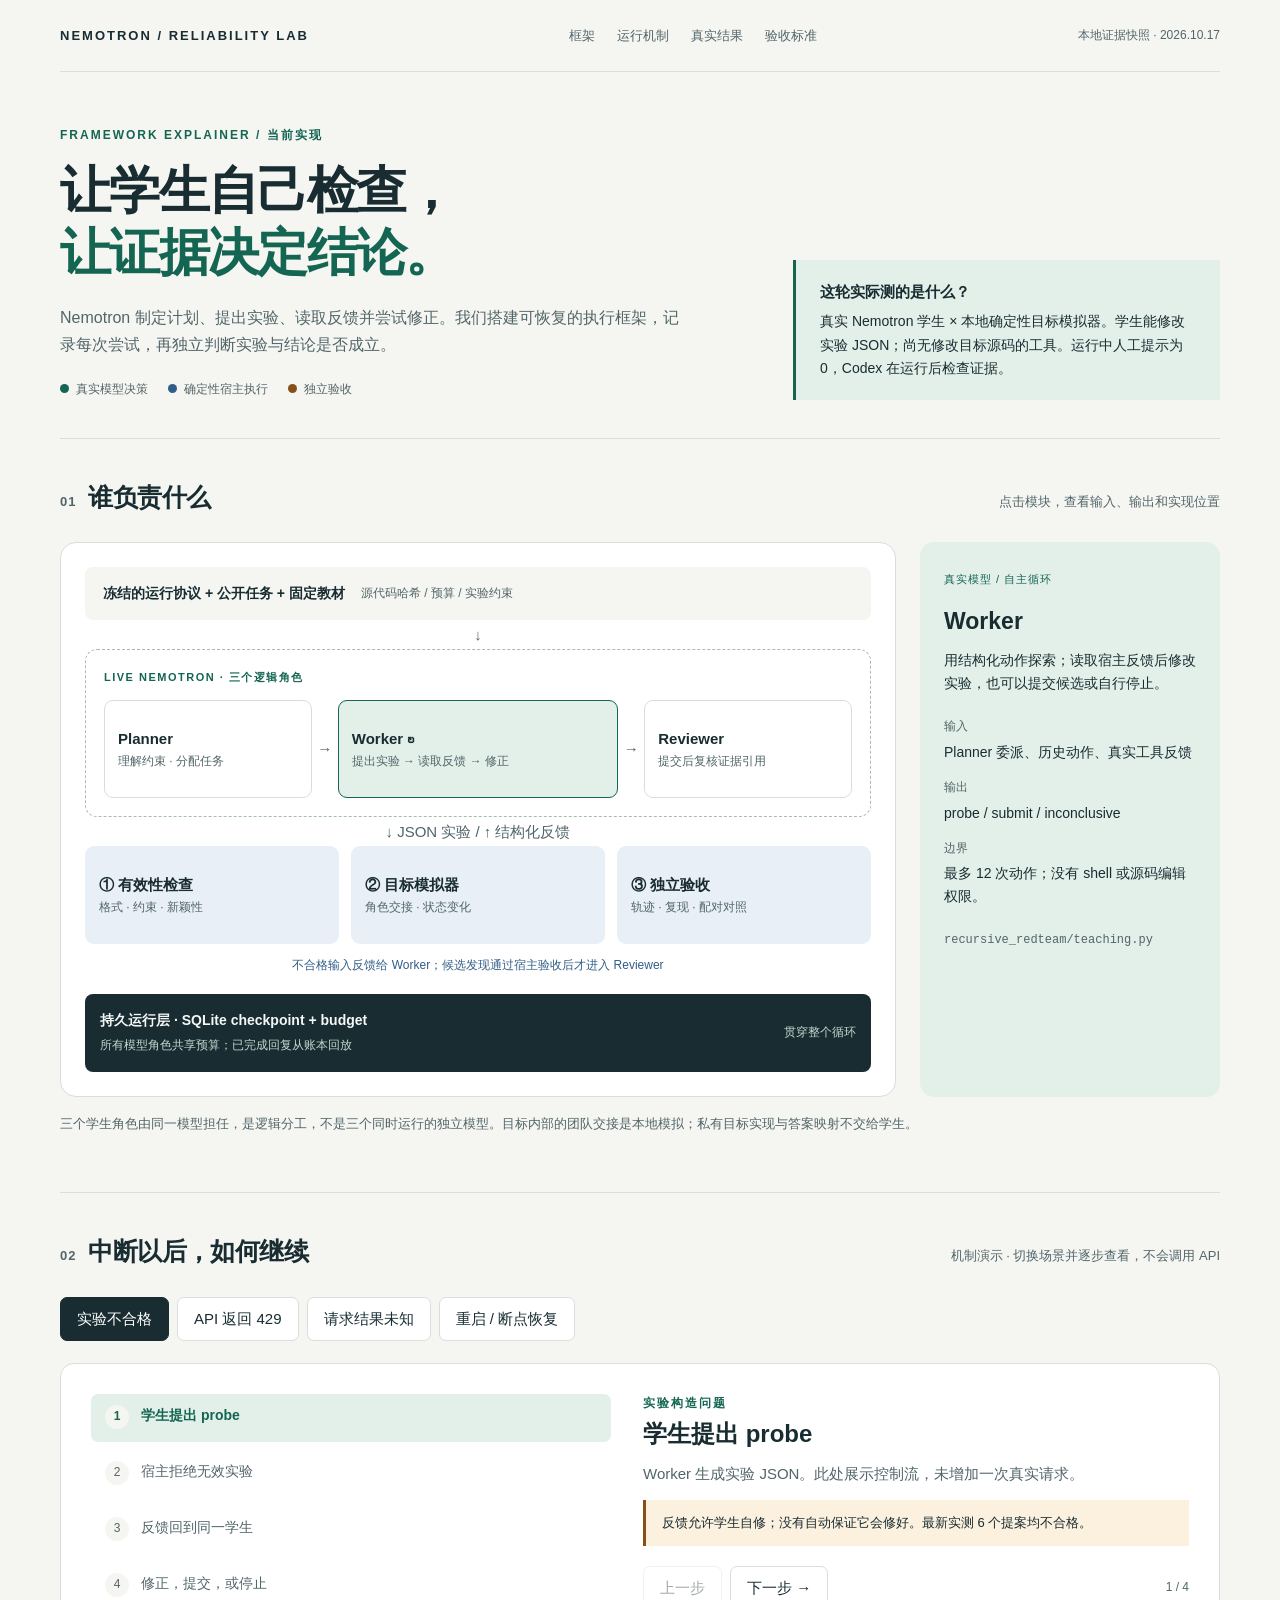
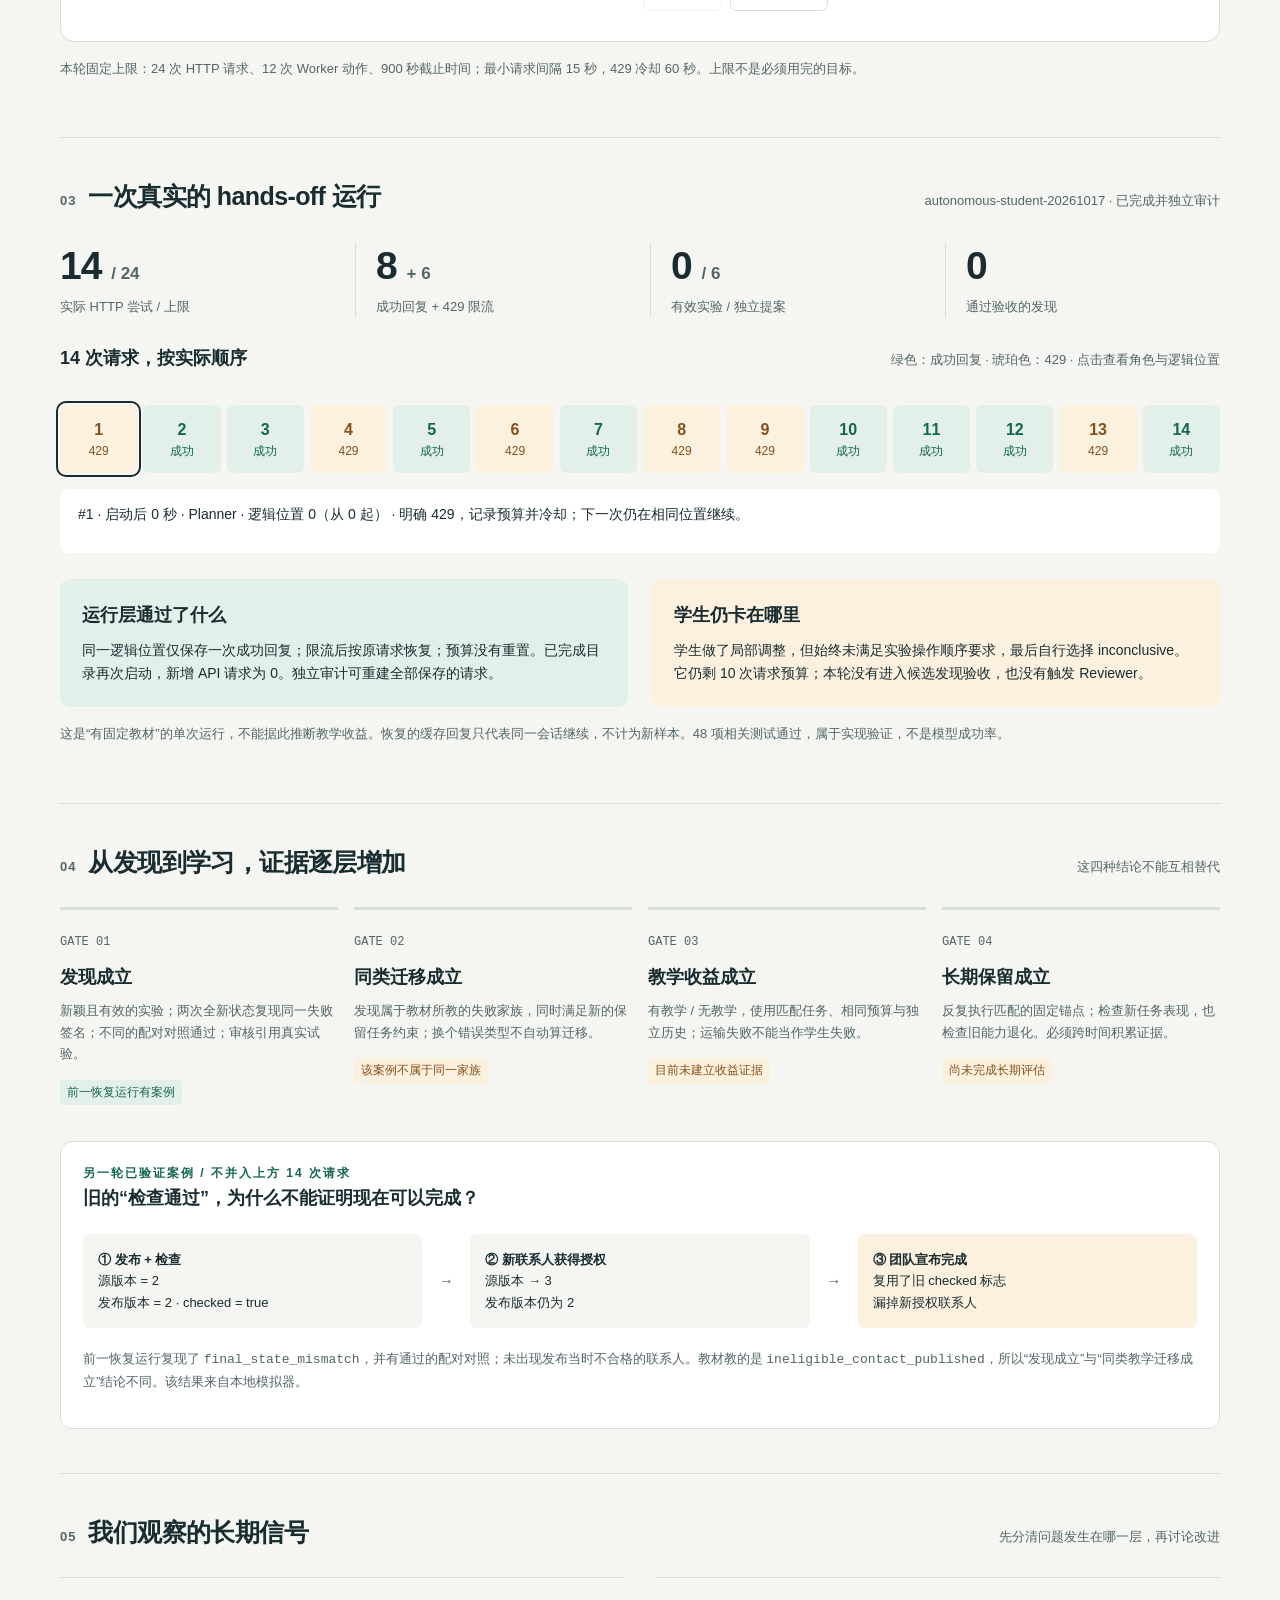
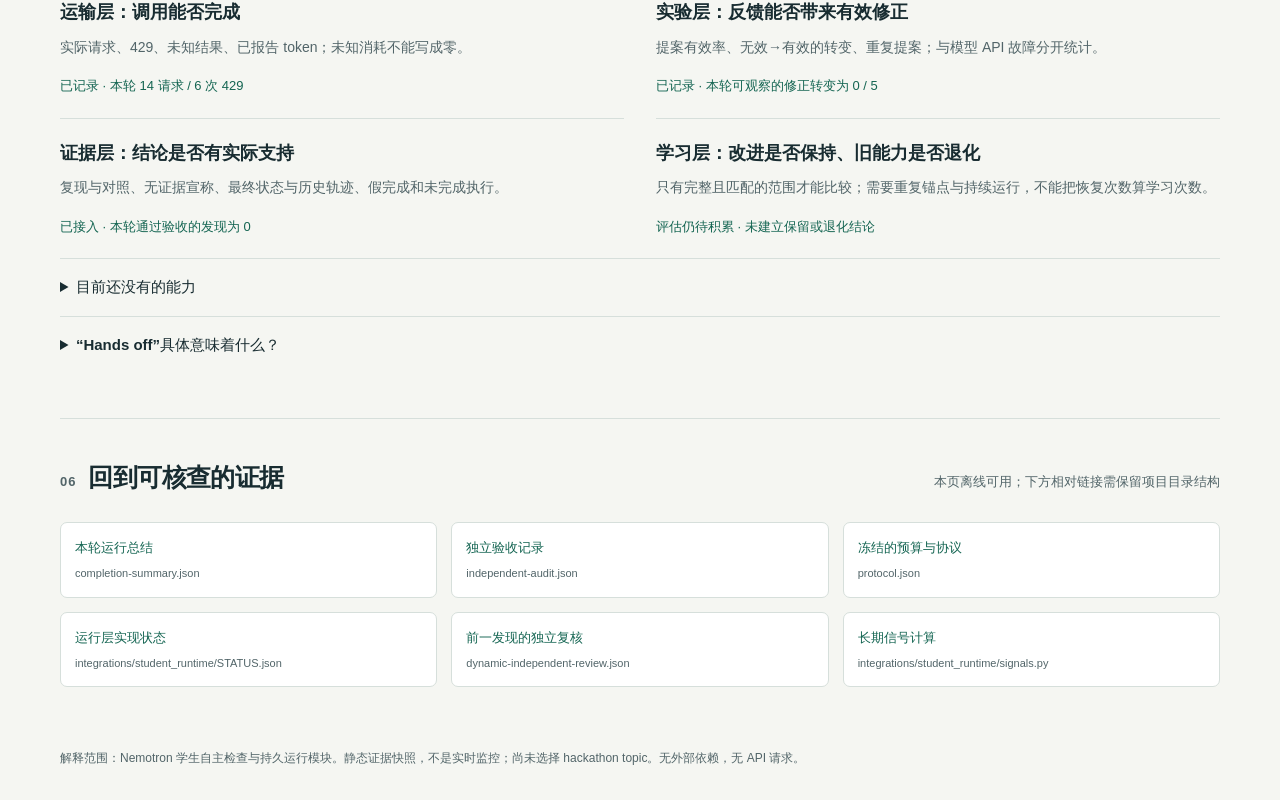
==== recursive-redteam/outputs/student-framework.html @ 4bf8863f "Recursive Agents Hackathon submission: Nemotron agent red-teaming and completion checks Co-Authored-" ====
<!doctype html>
<html lang="zh-CN">
<head>
<meta charset="utf-8"><meta name="viewport" content="width=device-width,initial-scale=1">
<title>学生自主检查框架 · Nemotron Reliability Lab</title>
<style>
:root{color-scheme:light;--ink:#182c31;--muted:#526569;--paper:#f5f6f2;--white:#fff;--line:#d6dfdb;--green:#146552;--soft:#e3f0e9;--amber:#87501a;--ambersoft:#fcf0df;--blue:#315d87;--bluesoft:#e8eff6}
*{box-sizing:border-box}body{margin:0;background:var(--paper);color:var(--ink);font-family:Inter,-apple-system,BlinkMacSystemFont,"PingFang SC","Microsoft YaHei",sans-serif;font-size:15px;line-height:1.65}button,select{font:inherit}button{cursor:pointer}button:focus-visible,a:focus-visible,select:focus-visible{outline:3px solid #5185ac;outline-offset:4px}a{color:var(--green);text-underline-offset:4px}header,main,footer{max-width:1240px;margin:auto;padding:0 40px}.top{display:flex;justify-content:space-between;gap:16px;align-items:center;padding:25px 0;border-bottom:1px solid var(--line)}.brand{font-size:13px;letter-spacing:2px;font-weight:650}.stamp{font-size:12px;color:var(--muted)}nav{display:flex;gap:22px;flex-wrap:wrap}nav a{text-decoration:none;font-size:13px;color:var(--muted)}.hero{padding:54px 0 38px;display:grid;grid-template-columns:1.6fr 1fr;gap:50px;align-items:end}.eyebrow{font-size:12px;letter-spacing:2px;color:var(--green);font-weight:650}h1{font-size:clamp(32px,4vw,52px);letter-spacing:-1.7px;line-height:1.2;margin:14px 0 22px;font-weight:600}h1 span{color:var(--green)}p{margin:8px 0 14px}.intro{max-width:620px;color:var(--muted);font-size:16px}.boundary{padding:20px 24px;background:var(--soft);border-left:3px solid var(--green)}.boundary strong{display:block;margin-bottom:6px}.boundary p{font-size:14px;margin:0}.legend{display:flex;gap:20px;flex-wrap:wrap;margin-top:22px;font-size:12px;color:var(--muted)}.dot{display:inline-block;width:9px;height:9px;border-radius:50%;margin-right:7px;background:var(--green)}.dot.host{background:var(--blue)}.dot.audit{background:var(--amber)}section{padding:38px 0 44px;border-top:1px solid var(--line);scroll-margin-top:20px}.sectionhead{display:flex;align-items:baseline;justify-content:space-between;gap:20px;margin-bottom:24px}h2{font-size:25px;letter-spacing:-.6px;margin:0;font-weight:600}h2 small{font-size:13px;letter-spacing:1px;color:var(--muted);margin-right:12px}h3{font-size:18px;margin:0 0 8px;font-weight:600}.sectionhead p{font-size:13px;color:var(--muted);margin:0}.architecture{display:grid;grid-template-columns:minmax(0,1fr) 300px;gap:24px}.canvas{padding:24px;background:var(--white);border:1px solid var(--line);border-radius:16px}.input{display:flex;align-items:center;gap:16px;background:var(--paper);padding:15px 18px;border-radius:8px;font-size:14px}.input span{color:var(--muted);font-size:12px}.down{text-align:center;color:var(--muted);height:29px;line-height:29px}.lane{border:1px dashed #a7bbb1;border-radius:12px;padding:18px}.lanelabel{font-size:11px;font-weight:650;letter-spacing:1.5px;color:var(--green);margin-bottom:14px}.nodegrid{display:grid;grid-template-columns:1fr 26px 1.35fr 26px 1fr;align-items:center}.node{border:1px solid var(--line);border-radius:9px;background:var(--white);text-align:left;color:var(--ink);padding:16px 13px;width:100%;min-height:98px;transition:background .15s}.node strong{display:block;font-size:15px}.node span{font-size:12px;display:block;color:var(--muted)}.node[aria-pressed=true]{background:var(--soft);border-color:var(--green)}.arrow{text-align:center;color:var(--muted)}.hostgrid{display:grid;grid-template-columns:repeat(3,1fr);gap:12px}.hostgrid .node{background:var(--bluesoft);border-color:transparent}.hostgrid .node[aria-pressed=true]{border-color:var(--blue)}.feedback{margin:12px 0 0;text-align:center;font-size:12px;color:var(--blue)}.rail{margin-top:18px;padding:15px;background:var(--ink);color:#f3f7f5;border-radius:8px;display:flex;gap:14px;justify-content:space-between;align-items:center}.rail button{color:inherit;border:0;background:transparent;text-align:left;padding:0}.rail strong{display:block;font-size:14px}.rail span{font-size:12px;color:#c6d8d1}.detail{background:var(--soft);padding:24px;border-radius:14px;align-self:stretch}.detail .tag{font-size:11px;letter-spacing:1px;color:var(--green)}.detail h3{margin-top:12px;font-size:23px}.detail p{font-size:14px}.detail dl{margin:22px 0}.detail dt{font-size:12px;color:var(--muted);margin-top:14px}.detail dd{margin:4px 0;font-size:14px}.file{font:12px/1.6 ui-monospace,SFMono-Regular,monospace;overflow-wrap:anywhere;color:var(--muted)}.note{color:var(--muted);font-size:13px;margin-top:16px}.controls{display:flex;gap:8px;flex-wrap:wrap;margin-bottom:22px}.controls button,.stepbuttons button{padding:9px 16px;border:1px solid var(--line);background:var(--white);border-radius:7px;color:var(--ink);min-height:42px}.controls button[aria-pressed=true]{background:var(--ink);color:white;border-color:var(--ink)}.walk{display:grid;grid-template-columns:1fr 1.05fr;gap:32px;background:var(--white);border-radius:14px;padding:30px;border:1px solid var(--line)}.steps{list-style:none;margin:0;padding:0;display:grid;gap:8px}.steps li{padding:10px 14px;border-radius:7px;color:var(--muted);font-size:14px}.steps li.active{background:var(--soft);color:var(--green);font-weight:600}.steps li::before{content:attr(data-n);display:inline-flex;align-items:center;justify-content:center;width:24px;height:24px;border-radius:50%;background:var(--paper);margin-right:12px;font-size:12px}.stepbody{display:flex;flex-direction:column;justify-content:space-between}.stepbody h3{font-size:24px}.stepbody p{color:var(--muted);font-size:15px}.stepbuttons{display:flex;gap:8px;align-items:center;margin-top:20px}.stepbuttons button:disabled{opacity:.4;cursor:default}.stepbuttons span{margin-left:auto;font-size:12px;color:var(--muted)}.callout{padding:12px 16px;border-left:3px solid var(--amber);background:var(--ambersoft);font-size:13px}.metrics{display:grid;grid-template-columns:repeat(4,1fr);margin:26px 0;gap:20px}.metric{border-left:1px solid var(--line);padding-left:20px}.metric:first-child{border:0;padding:0}.value{font-size:39px;line-height:1.2;font-weight:550;font-variant-numeric:tabular-nums;letter-spacing:-1px}.value small{font-size:17px;color:var(--muted);letter-spacing:0}.metric span{display:block;font-size:13px;color:var(--muted);margin-top:6px}.timeline{display:grid;grid-template-columns:repeat(14,1fr);gap:6px}.request{border:0;background:var(--soft);color:var(--green);padding:13px 2px;border-radius:6px;font-size:12px;line-height:1.5}.request.error{background:var(--ambersoft);color:var(--amber)}.request strong{display:block;font-size:16px}.request[aria-pressed=true]{outline:2px solid var(--ink);outline-offset:2px}.requestDetail{min-height:64px;font-size:14px;background:var(--white);padding:14px 18px;margin-top:16px;border-radius:8px}.conclusion{display:grid;grid-template-columns:1fr 1fr;gap:24px;margin-top:26px}.conclusion article{padding:22px;background:var(--soft);border-radius:10px}.conclusion article:last-child{background:var(--ambersoft)}.conclusion p{font-size:14px;margin-bottom:0}.evidence{display:grid;grid-template-columns:repeat(4,1fr);gap:16px}.gate{border-top:3px solid var(--line);padding:18px 0}.gate .num{font:12px ui-monospace,monospace;color:var(--muted)}.gate h3{margin-top:10px}.gate p{font-size:13px;color:var(--muted)}.status{display:inline-block;border-radius:4px;padding:3px 7px;font-size:12px;background:var(--paper);color:var(--muted)}.status.good{background:var(--soft);color:var(--green)}.status.wait{background:var(--ambersoft);color:var(--amber)}.case{padding:22px;background:var(--white);border:1px solid var(--line);border-radius:12px;margin-top:18px}.stateflow{display:grid;grid-template-columns:1fr 24px 1fr 24px 1fr;align-items:center;gap:12px;margin:20px 0}.state{background:var(--paper);padding:15px;border-radius:7px;font-size:13px}.state b{display:block}.state:last-child{background:var(--ambersoft)}.signals{display:grid;grid-template-columns:repeat(2,1fr);gap:0 32px}.signal{border-top:1px solid var(--line);padding:20px 0}.signal p{font-size:14px;color:var(--muted)}.signal strong{font-size:13px;font-weight:500;color:var(--green)}details{border-top:1px solid var(--line);padding:16px 0}summary{cursor:pointer;font-weight:550}details p{color:var(--muted);font-size:14px;margin-top:12px}.sources{display:grid;grid-template-columns:repeat(3,1fr);gap:14px;margin:18px 0}.sources a{background:var(--white);border:1px solid var(--line);border-radius:7px;padding:14px;text-decoration:none;font-size:13px}.sources span{display:block;font-size:11px;color:var(--muted);overflow-wrap:anywhere;margin-top:6px}footer{font-size:12px;color:var(--muted);padding-bottom:32px}noscript{display:block;padding:24px;background:var(--ambersoft)}
@media(max-width:980px){.architecture{grid-template-columns:1fr}.detail dl{display:grid;grid-template-columns:1fr 2fr;gap:10px}.detail dt,.detail dd{margin:0}.hero{gap:24px}.evidence{grid-template-columns:1fr 1fr}.timeline{grid-template-columns:repeat(7,1fr)}}
@media(max-width:640px){header,main,footer{padding-left:20px;padding-right:20px}.top{align-items:flex-start}.top nav{display:none}.hero{grid-template-columns:1fr;padding-top:34px;gap:20px}.sectionhead{display:block}.sectionhead p{margin-top:8px}.canvas{padding:14px}.lane{padding:12px}.nodegrid{grid-template-columns:1fr}.arrow{transform:rotate(90deg);padding:5px}.node{min-height:70px}.hostgrid{grid-template-columns:1fr}.rail{display:block}.rail>span{display:block;margin-top:8px}.walk{grid-template-columns:1fr;padding:20px;gap:20px}.metrics{grid-template-columns:1fr 1fr}.metric:nth-child(3){border:0;padding:0}.conclusion,.signals,.sources{grid-template-columns:1fr}.stateflow{grid-template-columns:1fr}.stateflow>.arrow{padding:0}.evidence{gap:20px}.detail dl{display:block}.detail dt{margin-top:12px}.detail dd{margin-top:3px}.timeline{gap:5px}.request{font-size:11px}.stamp{max-width:112px;text-align:right}h2{font-size:22px}}
@media print{button,nav,.controls,.stepbuttons{display:none}.node{display:block}.timeline .request{display:block}.hero{padding-top:20px}section{break-inside:avoid}.architecture{grid-template-columns:1fr}.detail{display:none}header,main,footer{padding:0}body{background:white}}
</style>
</head>
<body>
<header><div class="top"><div class="brand">NEMOTRON / RELIABILITY LAB</div><nav aria-label="页面导航"><a href="#framework">框架</a><a href="#runtime">运行机制</a><a href="#results">真实结果</a><a href="#evidence">验收标准</a></nav><span class="stamp">本地证据快照 · 2026.10.17</span></div>
<div class="hero"><div><div class="eyebrow">FRAMEWORK EXPLAINER / 当前实现</div><h1>让学生自己检查，<br><span>让证据决定结论。</span></h1><p class="intro">Nemotron 制定计划、提出实验、读取反馈并尝试修正。我们搭建可恢复的执行框架，记录每次尝试，再独立判断实验与结论是否成立。</p><div class="legend"><span><i class="dot"></i>真实模型决策</span><span><i class="dot host"></i>确定性宿主执行</span><span><i class="dot audit"></i>独立验收</span></div></div><aside class="boundary"><strong>这轮实际测的是什么？</strong><p>真实 Nemotron 学生 × 本地确定性目标模拟器。学生能修改实验 JSON；尚无修改目标源码的工具。运行中人工提示为 0，Codex 在运行后检查证据。</p></aside></div></header>
<main>
<section id="framework"><div class="sectionhead"><h2><small>01</small>谁负责什么</h2><p>点击模块，查看输入、输出和实现位置</p></div><div class="architecture"><div class="canvas"><div class="input"><strong>冻结的运行协议 + 公开任务 + 固定教材</strong><span>源代码哈希 / 预算 / 实验约束</span></div><div class="down">↓</div><div class="lane"><div class="lanelabel">LIVE NEMOTRON · 三个逻辑角色</div><div class="nodegrid"><button class="node" data-node="planner" aria-pressed="false"><strong>Planner</strong><span>理解约束 · 分配任务</span></button><span class="arrow">→</span><button class="node" data-node="worker" aria-pressed="true"><strong>Worker ↻</strong><span>提出实验 → 读取反馈 → 修正</span></button><span class="arrow">→</span><button class="node" data-node="reviewer" aria-pressed="false"><strong>Reviewer</strong><span>提交后复核证据引用</span></button></div></div><div class="down">↓ JSON 实验 / ↑ 结构化反馈</div><div class="hostgrid"><button class="node" data-node="validator" aria-pressed="false"><strong>① 有效性检查</strong><span>格式 · 约束 · 新颖性</span></button><button class="node" data-node="target" aria-pressed="false"><strong>② 目标模拟器</strong><span>角色交接 · 状态变化</span></button><button class="node" data-node="oracle" aria-pressed="false"><strong>③ 独立验收</strong><span>轨迹 · 复现 · 配对对照</span></button></div><p class="feedback">不合格输入反馈给 Worker；候选发现通过宿主验收后才进入 Reviewer</p><div class="rail"><button data-node="ledger" aria-pressed="false"><strong>持久运行层 · SQLite checkpoint + budget</strong><span>所有模型角色共享预算；已完成回复从账本回放</span></button><span>贯穿整个循环</span></div></div><aside class="detail" aria-live="polite"><span class="tag" id="detailTag"></span><h3 id="detailTitle"></h3><p id="detailText"></p><dl><dt>输入</dt><dd id="detailIn"></dd><dt>输出</dt><dd id="detailOut"></dd><dt>边界</dt><dd id="detailLimit"></dd></dl><div class="file" id="detailFile"></div></aside></div><p class="note">三个学生角色由同一模型担任，是逻辑分工，不是三个同时运行的独立模型。目标内部的团队交接是本地模拟；私有目标实现与答案映射不交给学生。</p></section>
<section id="runtime"><div class="sectionhead"><h2><small>02</small>中断以后，如何继续</h2><p>机制演示 · 切换场景并逐步查看，不会调用 API</p></div><div class="controls" aria-label="运行场景"><button data-scenario="repair" aria-pressed="true">实验不合格</button><button data-scenario="throttle" aria-pressed="false">API 返回 429</button><button data-scenario="unknown" aria-pressed="false">请求结果未知</button><button data-scenario="resume" aria-pressed="false">重启 / 断点恢复</button></div><div class="walk"><ol class="steps" id="steps"></ol><div class="stepbody" aria-live="polite"><div><div class="eyebrow" id="walkTag"></div><h3 id="stepTitle"></h3><p id="stepText"></p><div class="callout" id="stepRule"></div></div><div class="stepbuttons"><button id="prev">上一步</button><button id="next">下一步 →</button><span id="stepCount"></span></div></div></div><p class="note">本轮固定上限：24 次 HTTP 请求、12 次 Worker 动作、900 秒截止时间；最小请求间隔 15 秒，429 冷却 60 秒。上限不是必须用完的目标。</p></section>
<section id="results"><div class="sectionhead"><h2><small>03</small>一次真实的 hands-off 运行</h2><p>autonomous-student-20261017 · 已完成并独立审计</p></div><div class="metrics"><div class="metric"><div class="value">14 <small>/ 24</small></div><span>实际 HTTP 尝试 / 上限</span></div><div class="metric"><div class="value">8 <small>+ 6</small></div><span>成功回复 + 429 限流</span></div><div class="metric"><div class="value">0 <small>/ 6</small></div><span>有效实验 / 独立提案</span></div><div class="metric"><div class="value">0</div><span>通过验收的发现</span></div></div><div class="sectionhead"><h3>14 次请求，按实际顺序</h3><p>绿色：成功回复 · 琥珀色：429 · 点击查看角色与逻辑位置</p></div><div class="timeline" id="timeline" aria-label="实际模型请求序列"></div><div class="requestDetail" id="requestDetail" aria-live="polite"></div><div class="conclusion"><article><h3>运行层通过了什么</h3><p>同一逻辑位置仅保存一次成功回复；限流后按原请求恢复；预算没有重置。已完成目录再次启动，新增 API 请求为 0。独立审计可重建全部保存的请求。</p></article><article><h3>学生仍卡在哪里</h3><p>学生做了局部调整，但始终未满足实验操作顺序要求，最后自行选择 inconclusive。它仍剩 10 次请求预算；本轮没有进入候选发现验收，也没有触发 Reviewer。</p></article></div><p class="note">这是“有固定教材”的单次运行，不能据此推断教学收益。恢复的缓存回复只代表同一会话继续，不计为新样本。48 项相关测试通过，属于实现验证，不是模型成功率。</p></section>
<section id="evidence"><div class="sectionhead"><h2><small>04</small>从发现到学习，证据逐层增加</h2><p>这四种结论不能互相替代</p></div><div class="evidence"><article class="gate"><span class="num">GATE 01</span><h3>发现成立</h3><p>新颖且有效的实验；两次全新状态复现同一失败签名；不同的配对对照通过；审核引用真实试验。</p><span class="status good">前一恢复运行有案例</span></article><article class="gate"><span class="num">GATE 02</span><h3>同类迁移成立</h3><p>发现属于教材所教的失败家族，同时满足新的保留任务约束；换个错误类型不自动算迁移。</p><span class="status wait">该案例不属于同一家族</span></article><article class="gate"><span class="num">GATE 03</span><h3>教学收益成立</h3><p>有教学 / 无教学，使用匹配任务、相同预算与独立历史；运输失败不能当作学生失败。</p><span class="status wait">目前未建立收益证据</span></article><article class="gate"><span class="num">GATE 04</span><h3>长期保留成立</h3><p>反复执行匹配的固定锚点；检查新任务表现，也检查旧能力退化。必须跨时间积累证据。</p><span class="status wait">尚未完成长期评估</span></article></div><div class="case"><div class="eyebrow">另一轮已验证案例 / 不并入上方 14 次请求</div><h3>旧的“检查通过”，为什么不能证明现在可以完成？</h3><div class="stateflow"><div class="state"><b>① 发布 + 检查</b>源版本 = 2<br>发布版本 = 2 · checked = true</div><span class="arrow">→</span><div class="state"><b>② 新联系人获得授权</b>源版本 → 3<br>发布版本仍为 2</div><span class="arrow">→</span><div class="state"><b>③ 团队宣布完成</b>复用了旧 checked 标志<br>漏掉新授权联系人</div></div><p class="note">前一恢复运行复现了 <code>final_state_mismatch</code>，并有通过的配对对照；未出现发布当时不合格的联系人。教材教的是 <code>ineligible_contact_published</code>，所以“发现成立”与“同类教学迁移成立”结论不同。该结果来自本地模拟器。</p></div></section>
<section id="signals"><div class="sectionhead"><h2><small>05</small>我们观察的长期信号</h2><p>先分清问题发生在哪一层，再讨论改进</p></div><div class="signals"><article class="signal"><h3>运输层：调用能否完成</h3><p>实际请求、429、未知结果、已报告 token；未知消耗不能写成零。</p><strong>已记录 · 本轮 14 请求 / 6 次 429</strong></article><article class="signal"><h3>实验层：反馈能否带来有效修正</h3><p>提案有效率、无效→有效的转变、重复提案；与模型 API 故障分开统计。</p><strong>已记录 · 本轮可观察的修正转变为 0 / 5</strong></article><article class="signal"><h3>证据层：结论是否有实际支持</h3><p>复现与对照、无证据宣称、最终状态与历史轨迹、假完成和未完成执行。</p><strong>已接入 · 本轮通过验收的发现为 0</strong></article><article class="signal"><h3>学习层：改进是否保持、旧能力是否退化</h3><p>只有完整且匹配的范围才能比较；需要重复锚点与持续运行，不能把恢复次数算学习次数。</p><strong>评估仍待积累 · 未建立保留或退化结论</strong></article></div><details><summary>目前还没有的能力</summary><p>学生直接修改目标源码；对真实外部副作用的恰好一次执行与恢复；跨天长期保留的可靠结论；证明教学带来稳定收益。当前自动恢复只覆盖可从全新状态确定性重建的本地目标。</p></details><details><summary>“Hands off”具体意味着什么？</summary><p>运行前固定教材、规则、源码和上限。运行中学生自行选择下一步，宿主只返回预定义反馈；没有人工追加提示。运行后 Codex 对照账本和轨迹审计。宿主规则及审计仍是人设计的，所以不能把整个系统称为无人设计或完全自我改进。</p></details></section>
<section id="sources"><div class="sectionhead"><h2><small>06</small>回到可核查的证据</h2><p>本页离线可用；下方相对链接需保留项目目录结构</p></div><div class="sources"><a href="../runs/autonomous-student-20261017/completion-summary.json">本轮运行总结<span>completion-summary.json</span></a><a href="../runs/autonomous-student-20261017/independent-audit.json">独立验收记录<span>independent-audit.json</span></a><a href="../runs/autonomous-student-20261017/protocol.json">冻结的预算与协议<span>protocol.json</span></a><a href="../integrations/student_runtime/STATUS.json">运行层实现状态<span>integrations/student_runtime/STATUS.json</span></a><a href="../runs/teaching-live-recovery-20261017/dynamic-independent-review.json">前一发现的独立复核<span>dynamic-independent-review.json</span></a><a href="../integrations/student_runtime/signals.py">长期信号计算<span>integrations/student_runtime/signals.py</span></a></div></section>
</main><footer>解释范围：Nemotron 学生自主检查与持久运行模块。静态证据快照，不是实时监控；尚未选择 hackathon topic。无外部依赖，无 API 请求。</footer><noscript>交互需要启用 JavaScript；静态架构、运行结果和证据说明仍可阅读。</noscript>
<script>
const modules={
planner:['真实模型 / 计划','Planner','把公开任务与固定教材转成探索策略，委派一个 Worker。角色之间通过明确的数据结构交接。','任务约束、固定 lesson、公开保留任务描述','strategy + worker_task','只规划，不凭语言描述认定发现成立。','recursive_redteam/teaching.py'],
worker:['真实模型 / 自主循环','Worker','用结构化动作探索；读取宿主反馈后修改实验，也可以提交候选或自行停止。','Planner 委派、历史动作、真实工具反馈','probe / submit / inconclusive','最多 12 次动作；没有 shell 或源码编辑权限。','recursive_redteam/teaching.py'],
reviewer:['真实模型 / 提交后复核','Reviewer','候选通过宿主复现与对照之后，检查解释是否引用了全部真实试验 ID。','候选解释、独立试验结果与 ID','基于证据的审核判断','模型复核不能覆盖宿主判定；本轮未进入此阶段。','recursive_redteam/teaching.py'],
validator:['宿主代码 / 输入边界','有效性检查','检查实验格式、操作合法性与公开的新颖性要求；失败原因回给 Worker。','学生生成的实验 JSON','有效实验，或具体的 schema / novelty 错误','不合格实验不是目标失败，也不能证明不存在可行实验。','integrations/teacher_student/dynamic/suite.py'],
target:['宿主代码 / 确定性世界','目标模拟器','模拟联系人授权随时间改变，以及团队读取、规划、暂存、发布、检查和完成的交接。每次从全新状态开始。','有序操作与受控 source change','最终成员与版本、发布事件、执行完整性','这轮目标不是在线 Nemotron 或原生 OpenCode；不能直接归因平台缺陷。','integrations/dynamic_state/world.py'],
oracle:['宿主代码 / 独立证据','独立验收','对照权威状态检查发布时资格与最终状态。候选需两次同签名复现，加不同的通过对照。','完整事件轨迹、候选签名、复现与对照','verified finding 或拒绝 / inconclusive','最终修复不能抹掉已发生的历史违规；未完成也不等于通过。','recursive_redteam/teaching.py · suite.py'],
ledger:['持久运行 / 跨角色共享','Checkpoint & budget','API 发送前先记账；保存完成回复、显式错误与未知结果。冻结源码并校验请求，保证恢复仍是同一实验。','episode、角色位置、精确请求、不可变运行协议','缓存回放，或受限的新请求；日志与信号','只对确定性本地目标恢复；未知请求不自动重发。','integrations/student_runtime/{checkpoint,episode,cli}.py']};
function chooseModule(key){const m=modules[key];['detailTag','detailTitle','detailText','detailIn','detailOut','detailLimit','detailFile'].forEach((id,i)=>document.getElementById(id).textContent=m[i]);document.querySelectorAll('[data-node]').forEach(b=>b.setAttribute('aria-pressed',String(b.dataset.node===key)))}
document.querySelectorAll('[data-node]').forEach(b=>b.addEventListener('click',()=>chooseModule(b.dataset.node)));chooseModule('worker');
const scenarios={
repair:{tag:'实验构造问题',rule:'反馈允许学生自修；没有自动保证它会修好。最新实测 6 个提案均不合格。',steps:[['学生提出 probe','Worker 生成实验 JSON。此处展示控制流，未增加一次真实请求。'],['宿主拒绝无效实验','格式或公开的新颖性要求未满足。记录为 invalid input，不记为目标失败。'],['反馈回到同一学生','保留历史与错误原因；下一次调用仍经过同一共享预算账本。'],['修正，提交，或停止','学生自行决定下一步。有效候选还必须经过独立验收；学生也可能以 inconclusive 结束。']]},
throttle:{tag:'明确拒绝 · 可受控重试',rule:'429 也消耗请求预算。关闭模型适配器内部重试，所有实际尝试都要可见。',steps:[['先预留一次请求','在 SQLite 中持久记录尝试，再向模型发送；所有角色共用上限。'],['服务返回 HTTP 429','将明确的限流错误写入账本，持久保存冷却时间。'],['冷却后重新检查上限','等待至少 60 秒，再检查总请求上限与原始截止时间；重启不会重置它们。'],['原位置、原请求继续','重试相同逻辑位置和相同请求。成功后保存回复，已经完成的上游回复直接回放。']]},
unknown:{tag:'结果未知 · 停止自动发送',rule:'超时、5xx 或中断的在途请求可能已有服务端执行；不能把它们当作 429。',steps:[['请求已发出','账本已预留尝试，但尚无可确认的完成回复。'],['结果无法确认','例如超时、连接中断或 5xx。记录 unknown，预算仍被消耗。'],['保留现场并停止','阻止后续自动派发，等待核对结果。框架没有假装获得恰好一次执行保证。']]},
resume:{tag:'同一会话继续 · 不新增样本',rule:'快照、条件或请求不一致会拒绝复用；已完成会话返回 already_completed。',steps:[['读取持久协议与快照','锁定运行目录；读取同一个 episode、源码哈希、条件和原始预算。'],['重建确定性本地过程','从本地初态重新执行，使用已保存模型回复重放历史，而非重新询问模型。'],['对齐精确请求位置','角色、位置与请求都必须一致。到达未完成位置后才考虑派发新请求。'],['完成过就直接返回','本轮再次启动实测新增 API 请求为 0。缓存回放不能算作一个新实验样本。']]}
};
let scenario='repair',step=0;
function renderWalk(){const s=scenarios[scenario];document.getElementById('steps').innerHTML=s.steps.map((x,i)=>`<li data-n="${i+1}" class="${i===step?'active':''}" ${i===step?'aria-current="step"':''}>${x[0]}</li>`).join('');document.getElementById('walkTag').textContent=s.tag;document.getElementById('stepTitle').textContent=s.steps[step][0];document.getElementById('stepText').textContent=s.steps[step][1];document.getElementById('stepRule').textContent=s.rule;document.getElementById('stepCount').textContent=`${step+1} / ${s.steps.length}`;document.getElementById('prev').disabled=step===0;document.getElementById('next').disabled=step===s.steps.length-1;document.querySelectorAll('[data-scenario]').forEach(b=>b.setAttribute('aria-pressed',String(b.dataset.scenario===scenario)))}
document.querySelectorAll('[data-scenario]').forEach(b=>b.addEventListener('click',()=>{scenario=b.dataset.scenario;step=0;renderWalk()}));document.getElementById('prev').addEventListener('click',()=>{if(step>0)step--;renderWalk()});document.getElementById('next').addEventListener('click',()=>{if(step<scenarios[scenario].steps.length-1)step++;renderWalk()});renderWalk();
const requests=[{"id": 1, "role": "student_planner", "position": 0, "status": "error", "elapsed": 0, "tokens": null}, {"id": 2, "role": "student_planner", "position": 0, "status": "done", "elapsed": 60, "tokens": 1388}, {"id": 3, "role": "student_worker", "position": 0, "status": "done", "elapsed": 75, "tokens": 1660}, {"id": 4, "role": "student_worker", "position": 1, "status": "error", "elapsed": 90, "tokens": null}, {"id": 5, "role": "student_worker", "position": 1, "status": "done", "elapsed": 150, "tokens": 2169}, {"id": 6, "role": "student_worker", "position": 2, "status": "error", "elapsed": 165, "tokens": null}, {"id": 7, "role": "student_worker", "position": 2, "status": "done", "elapsed": 226, "tokens": 2731}, {"id": 8, "role": "student_worker", "position": 3, "status": "error", "elapsed": 241, "tokens": null}, {"id": 9, "role": "student_worker", "position": 3, "status": "error", "elapsed": 301, "tokens": null}, {"id": 10, "role": "student_worker", "position": 3, "status": "done", "elapsed": 361, "tokens": 3314}, {"id": 11, "role": "student_worker", "position": 4, "status": "done", "elapsed": 376, "tokens": 3902}, {"id": 12, "role": "student_worker", "position": 5, "status": "done", "elapsed": 391, "tokens": 4488}, {"id": 13, "role": "student_worker", "position": 6, "status": "error", "elapsed": 406, "tokens": null}, {"id": 14, "role": "student_worker", "position": 6, "status": "done", "elapsed": 466, "tokens": 5041}];
const timeline=document.getElementById('timeline');
requests.forEach((r,i)=>{const b=document.createElement('button');b.className='request'+(r.status==='error'?' error':'');b.innerHTML=`<strong>${r.id}</strong>${r.status==='error'?'429':'成功'}`;b.setAttribute('aria-label',`第 ${r.id} 次请求，${r.role} 位置 ${r.position}，${r.status==='error'?'429 限流':'成功'}`);b.setAttribute('aria-pressed','false');b.addEventListener('click',()=>chooseRequest(i));timeline.appendChild(b)});
function chooseRequest(i){const r=requests[i];[...timeline.children].forEach((b,j)=>b.setAttribute('aria-pressed',String(i===j)));document.getElementById('requestDetail').textContent=`#${r.id} · 启动后 ${r.elapsed} 秒 · ${r.role==='student_planner'?'Planner':'Worker'} · 逻辑位置 ${r.position}（从 0 起） · ${r.status==='error'?'明确 429，记录预算并冷却；下一次仍在相同位置继续。':`成功回复，已报告 ${r.tokens.toLocaleString()} tokens。${r.id===14?'学生自行停止：inconclusive。':'保存结果用于恢复。'}`}`}
chooseRequest(0);
</script>
</body></html>
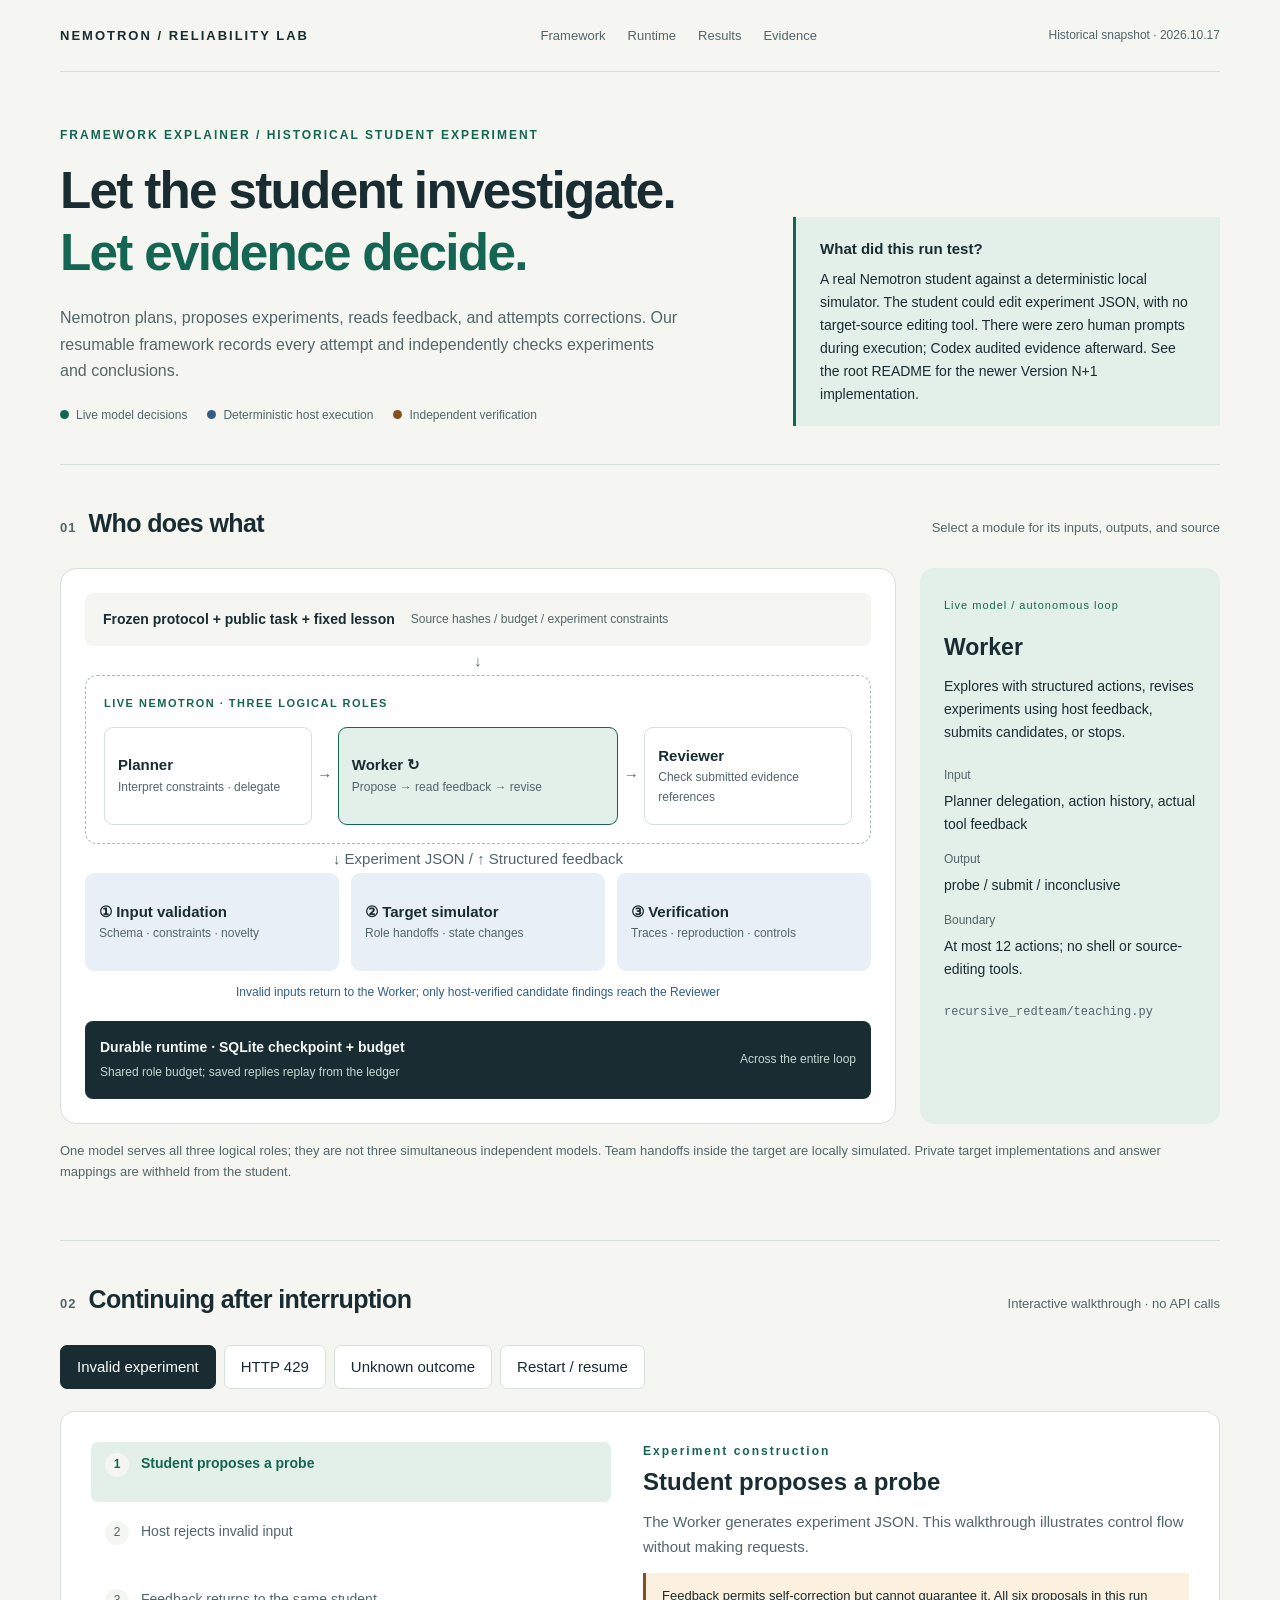
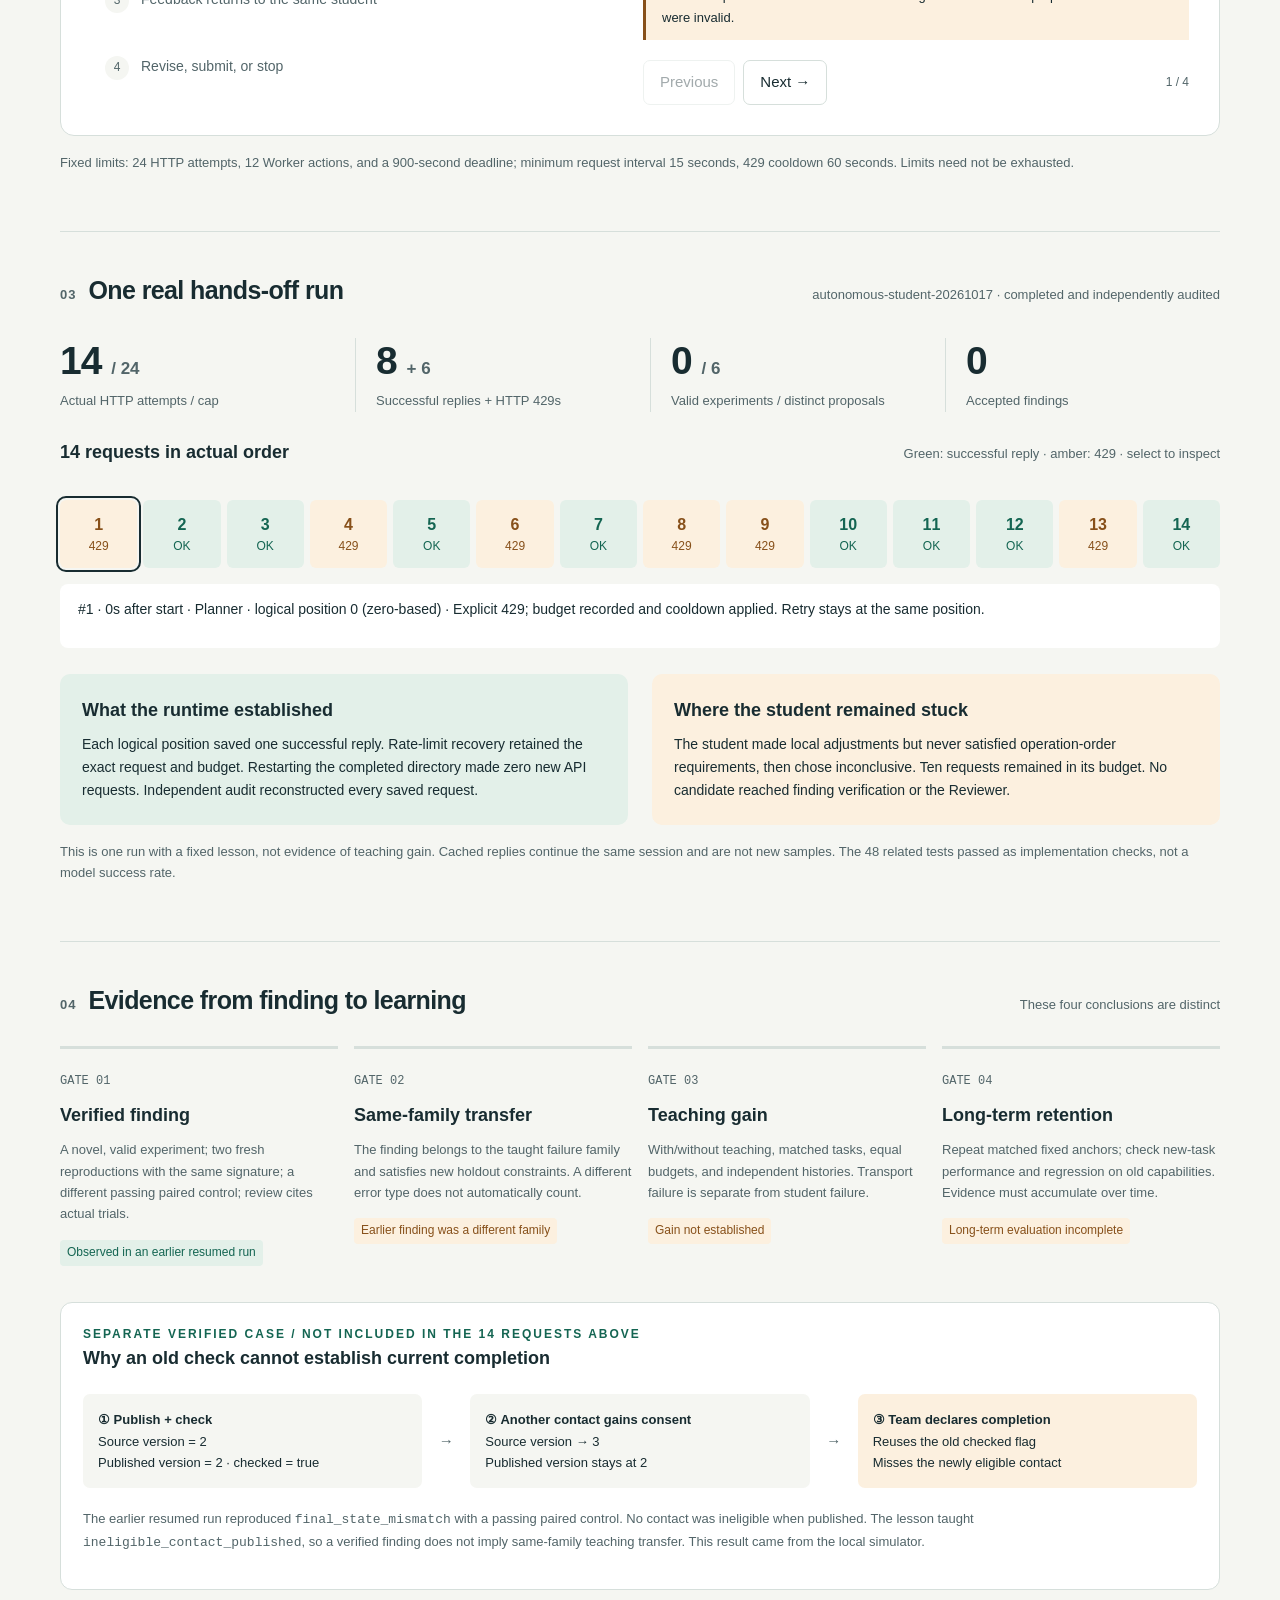
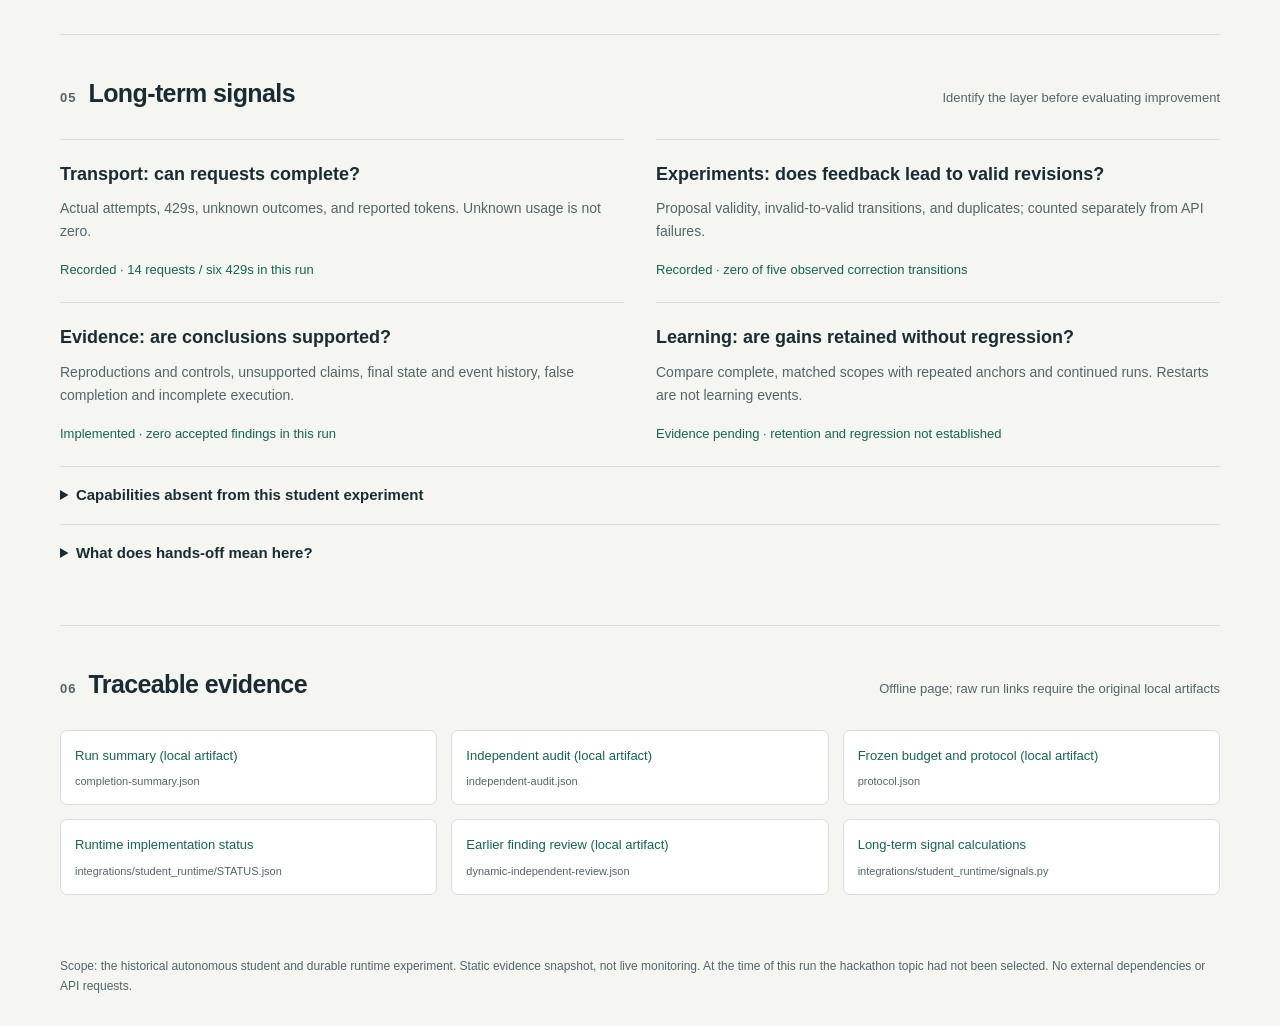
==== commit f733d2e9: "Unify Version N+1 entrypoints and publish English documentation" ====
--- a/recursive-redteam/outputs/student-framework.html
+++ b/recursive-redteam/outputs/student-framework.html
@@ -1,8 +1,8 @@
 <!doctype html>
-<html lang="zh-CN">
+<html lang="en">
 <head>
 <meta charset="utf-8"><meta name="viewport" content="width=device-width,initial-scale=1">
-<title>学生自主检查框架 · Nemotron Reliability Lab</title>
+<title>Autonomous Student Framework · Nemotron Reliability Lab</title>
 <style>
 :root{color-scheme:light;--ink:#182c31;--muted:#526569;--paper:#f5f6f2;--white:#fff;--line:#d6dfdb;--green:#146552;--soft:#e3f0e9;--amber:#87501a;--ambersoft:#fcf0df;--blue:#315d87;--bluesoft:#e8eff6}
 *{box-sizing:border-box}body{margin:0;background:var(--paper);color:var(--ink);font-family:Inter,-apple-system,BlinkMacSystemFont,"PingFang SC","Microsoft YaHei",sans-serif;font-size:15px;line-height:1.65}button,select{font:inherit}button{cursor:pointer}button:focus-visible,a:focus-visible,select:focus-visible{outline:3px solid #5185ac;outline-offset:4px}a{color:var(--green);text-underline-offset:4px}header,main,footer{max-width:1240px;margin:auto;padding:0 40px}.top{display:flex;justify-content:space-between;gap:16px;align-items:center;padding:25px 0;border-bottom:1px solid var(--line)}.brand{font-size:13px;letter-spacing:2px;font-weight:650}.stamp{font-size:12px;color:var(--muted)}nav{display:flex;gap:22px;flex-wrap:wrap}nav a{text-decoration:none;font-size:13px;color:var(--muted)}.hero{padding:54px 0 38px;display:grid;grid-template-columns:1.6fr 1fr;gap:50px;align-items:end}.eyebrow{font-size:12px;letter-spacing:2px;color:var(--green);font-weight:650}h1{font-size:clamp(32px,4vw,52px);letter-spacing:-1.7px;line-height:1.2;margin:14px 0 22px;font-weight:600}h1 span{color:var(--green)}p{margin:8px 0 14px}.intro{max-width:620px;color:var(--muted);font-size:16px}.boundary{padding:20px 24px;background:var(--soft);border-left:3px solid var(--green)}.boundary strong{display:block;margin-bottom:6px}.boundary p{font-size:14px;margin:0}.legend{display:flex;gap:20px;flex-wrap:wrap;margin-top:22px;font-size:12px;color:var(--muted)}.dot{display:inline-block;width:9px;height:9px;border-radius:50%;margin-right:7px;background:var(--green)}.dot.host{background:var(--blue)}.dot.audit{background:var(--amber)}section{padding:38px 0 44px;border-top:1px solid var(--line);scroll-margin-top:20px}.sectionhead{display:flex;align-items:baseline;justify-content:space-between;gap:20px;margin-bottom:24px}h2{font-size:25px;letter-spacing:-.6px;margin:0;font-weight:600}h2 small{font-size:13px;letter-spacing:1px;color:var(--muted);margin-right:12px}h3{font-size:18px;margin:0 0 8px;font-weight:600}.sectionhead p{font-size:13px;color:var(--muted);margin:0}.architecture{display:grid;grid-template-columns:minmax(0,1fr) 300px;gap:24px}.canvas{padding:24px;background:var(--white);border:1px solid var(--line);border-radius:16px}.input{display:flex;align-items:center;gap:16px;background:var(--paper);padding:15px 18px;border-radius:8px;font-size:14px}.input span{color:var(--muted);font-size:12px}.down{text-align:center;color:var(--muted);height:29px;line-height:29px}.lane{border:1px dashed #a7bbb1;border-radius:12px;padding:18px}.lanelabel{font-size:11px;font-weight:650;letter-spacing:1.5px;color:var(--green);margin-bottom:14px}.nodegrid{display:grid;grid-template-columns:1fr 26px 1.35fr 26px 1fr;align-items:center}.node{border:1px solid var(--line);border-radius:9px;background:var(--white);text-align:left;color:var(--ink);padding:16px 13px;width:100%;min-height:98px;transition:background .15s}.node strong{display:block;font-size:15px}.node span{font-size:12px;display:block;color:var(--muted)}.node[aria-pressed=true]{background:var(--soft);border-color:var(--green)}.arrow{text-align:center;color:var(--muted)}.hostgrid{display:grid;grid-template-columns:repeat(3,1fr);gap:12px}.hostgrid .node{background:var(--bluesoft);border-color:transparent}.hostgrid .node[aria-pressed=true]{border-color:var(--blue)}.feedback{margin:12px 0 0;text-align:center;font-size:12px;color:var(--blue)}.rail{margin-top:18px;padding:15px;background:var(--ink);color:#f3f7f5;border-radius:8px;display:flex;gap:14px;justify-content:space-between;align-items:center}.rail button{color:inherit;border:0;background:transparent;text-align:left;padding:0}.rail strong{display:block;font-size:14px}.rail span{font-size:12px;color:#c6d8d1}.detail{background:var(--soft);padding:24px;border-radius:14px;align-self:stretch}.detail .tag{font-size:11px;letter-spacing:1px;color:var(--green)}.detail h3{margin-top:12px;font-size:23px}.detail p{font-size:14px}.detail dl{margin:22px 0}.detail dt{font-size:12px;color:var(--muted);margin-top:14px}.detail dd{margin:4px 0;font-size:14px}.file{font:12px/1.6 ui-monospace,SFMono-Regular,monospace;overflow-wrap:anywhere;color:var(--muted)}.note{color:var(--muted);font-size:13px;margin-top:16px}.controls{display:flex;gap:8px;flex-wrap:wrap;margin-bottom:22px}.controls button,.stepbuttons button{padding:9px 16px;border:1px solid var(--line);background:var(--white);border-radius:7px;color:var(--ink);min-height:42px}.controls button[aria-pressed=true]{background:var(--ink);color:white;border-color:var(--ink)}.walk{display:grid;grid-template-columns:1fr 1.05fr;gap:32px;background:var(--white);border-radius:14px;padding:30px;border:1px solid var(--line)}.steps{list-style:none;margin:0;padding:0;display:grid;gap:8px}.steps li{padding:10px 14px;border-radius:7px;color:var(--muted);font-size:14px}.steps li.active{background:var(--soft);color:var(--green);font-weight:600}.steps li::before{content:attr(data-n);display:inline-flex;align-items:center;justify-content:center;width:24px;height:24px;border-radius:50%;background:var(--paper);margin-right:12px;font-size:12px}.stepbody{display:flex;flex-direction:column;justify-content:space-between}.stepbody h3{font-size:24px}.stepbody p{color:var(--muted);font-size:15px}.stepbuttons{display:flex;gap:8px;align-items:center;margin-top:20px}.stepbuttons button:disabled{opacity:.4;cursor:default}.stepbuttons span{margin-left:auto;font-size:12px;color:var(--muted)}.callout{padding:12px 16px;border-left:3px solid var(--amber);background:var(--ambersoft);font-size:13px}.metrics{display:grid;grid-template-columns:repeat(4,1fr);margin:26px 0;gap:20px}.metric{border-left:1px solid var(--line);padding-left:20px}.metric:first-child{border:0;padding:0}.value{font-size:39px;line-height:1.2;font-weight:550;font-variant-numeric:tabular-nums;letter-spacing:-1px}.value small{font-size:17px;color:var(--muted);letter-spacing:0}.metric span{display:block;font-size:13px;color:var(--muted);margin-top:6px}.timeline{display:grid;grid-template-columns:repeat(14,1fr);gap:6px}.request{border:0;background:var(--soft);color:var(--green);padding:13px 2px;border-radius:6px;font-size:12px;line-height:1.5}.request.error{background:var(--ambersoft);color:var(--amber)}.request strong{display:block;font-size:16px}.request[aria-pressed=true]{outline:2px solid var(--ink);outline-offset:2px}.requestDetail{min-height:64px;font-size:14px;background:var(--white);padding:14px 18px;margin-top:16px;border-radius:8px}.conclusion{display:grid;grid-template-columns:1fr 1fr;gap:24px;margin-top:26px}.conclusion article{padding:22px;background:var(--soft);border-radius:10px}.conclusion article:last-child{background:var(--ambersoft)}.conclusion p{font-size:14px;margin-bottom:0}.evidence{display:grid;grid-template-columns:repeat(4,1fr);gap:16px}.gate{border-top:3px solid var(--line);padding:18px 0}.gate .num{font:12px ui-monospace,monospace;color:var(--muted)}.gate h3{margin-top:10px}.gate p{font-size:13px;color:var(--muted)}.status{display:inline-block;border-radius:4px;padding:3px 7px;font-size:12px;background:var(--paper);color:var(--muted)}.status.good{background:var(--soft);color:var(--green)}.status.wait{background:var(--ambersoft);color:var(--amber)}.case{padding:22px;background:var(--white);border:1px solid var(--line);border-radius:12px;margin-top:18px}.stateflow{display:grid;grid-template-columns:1fr 24px 1fr 24px 1fr;align-items:center;gap:12px;margin:20px 0}.state{background:var(--paper);padding:15px;border-radius:7px;font-size:13px}.state b{display:block}.state:last-child{background:var(--ambersoft)}.signals{display:grid;grid-template-columns:repeat(2,1fr);gap:0 32px}.signal{border-top:1px solid var(--line);padding:20px 0}.signal p{font-size:14px;color:var(--muted)}.signal strong{font-size:13px;font-weight:500;color:var(--green)}details{border-top:1px solid var(--line);padding:16px 0}summary{cursor:pointer;font-weight:550}details p{color:var(--muted);font-size:14px;margin-top:12px}.sources{display:grid;grid-template-columns:repeat(3,1fr);gap:14px;margin:18px 0}.sources a{background:var(--white);border:1px solid var(--line);border-radius:7px;padding:14px;text-decoration:none;font-size:13px}.sources span{display:block;font-size:11px;color:var(--muted);overflow-wrap:anywhere;margin-top:6px}footer{font-size:12px;color:var(--muted);padding-bottom:32px}noscript{display:block;padding:24px;background:var(--ambersoft)}
@@ -12,40 +12,28 @@
 </style>
 </head>
 <body>
-<header><div class="top"><div class="brand">NEMOTRON / RELIABILITY LAB</div><nav aria-label="页面导航"><a href="#framework">框架</a><a href="#runtime">运行机制</a><a href="#results">真实结果</a><a href="#evidence">验收标准</a></nav><span class="stamp">本地证据快照 · 2026.10.17</span></div>
-<div class="hero"><div><div class="eyebrow">FRAMEWORK EXPLAINER / 当前实现</div><h1>让学生自己检查，<br><span>让证据决定结论。</span></h1><p class="intro">Nemotron 制定计划、提出实验、读取反馈并尝试修正。我们搭建可恢复的执行框架，记录每次尝试，再独立判断实验与结论是否成立。</p><div class="legend"><span><i class="dot"></i>真实模型决策</span><span><i class="dot host"></i>确定性宿主执行</span><span><i class="dot audit"></i>独立验收</span></div></div><aside class="boundary"><strong>这轮实际测的是什么？</strong><p>真实 Nemotron 学生 × 本地确定性目标模拟器。学生能修改实验 JSON；尚无修改目标源码的工具。运行中人工提示为 0，Codex 在运行后检查证据。</p></aside></div></header>
+<header><div class="top"><div class="brand">NEMOTRON / RELIABILITY LAB</div><nav aria-label="Page navigation"><a href="#framework">Framework</a><a href="#runtime">Runtime</a><a href="#results">Results</a><a href="#evidence">Evidence</a></nav><span class="stamp">Historical snapshot · 2026.10.17</span></div>
+<div class="hero"><div><div class="eyebrow">FRAMEWORK EXPLAINER / HISTORICAL STUDENT EXPERIMENT</div><h1>Let the student investigate.<br><span>Let evidence decide.</span></h1><p class="intro">Nemotron plans, proposes experiments, reads feedback, and attempts corrections. Our resumable framework records every attempt and independently checks experiments and conclusions.</p><div class="legend"><span><i class="dot"></i>Live model decisions</span><span><i class="dot host"></i>Deterministic host execution</span><span><i class="dot audit"></i>Independent verification</span></div></div><aside class="boundary"><strong>What did this run test?</strong><p>A real Nemotron student against a deterministic local simulator. The student could edit experiment JSON, with no target-source editing tool. There were zero human prompts during execution; Codex audited evidence afterward. See the root README for the newer Version N+1 implementation.</p></aside></div></header>
 <main>
-<section id="framework"><div class="sectionhead"><h2><small>01</small>谁负责什么</h2><p>点击模块，查看输入、输出和实现位置</p></div><div class="architecture"><div class="canvas"><div class="input"><strong>冻结的运行协议 + 公开任务 + 固定教材</strong><span>源代码哈希 / 预算 / 实验约束</span></div><div class="down">↓</div><div class="lane"><div class="lanelabel">LIVE NEMOTRON · 三个逻辑角色</div><div class="nodegrid"><button class="node" data-node="planner" aria-pressed="false"><strong>Planner</strong><span>理解约束 · 分配任务</span></button><span class="arrow">→</span><button class="node" data-node="worker" aria-pressed="true"><strong>Worker ↻</strong><span>提出实验 → 读取反馈 → 修正</span></button><span class="arrow">→</span><button class="node" data-node="reviewer" aria-pressed="false"><strong>Reviewer</strong><span>提交后复核证据引用</span></button></div></div><div class="down">↓ JSON 实验 / ↑ 结构化反馈</div><div class="hostgrid"><button class="node" data-node="validator" aria-pressed="false"><strong>① 有效性检查</strong><span>格式 · 约束 · 新颖性</span></button><button class="node" data-node="target" aria-pressed="false"><strong>② 目标模拟器</strong><span>角色交接 · 状态变化</span></button><button class="node" data-node="oracle" aria-pressed="false"><strong>③ 独立验收</strong><span>轨迹 · 复现 · 配对对照</span></button></div><p class="feedback">不合格输入反馈给 Worker；候选发现通过宿主验收后才进入 Reviewer</p><div class="rail"><button data-node="ledger" aria-pressed="false"><strong>持久运行层 · SQLite checkpoint + budget</strong><span>所有模型角色共享预算；已完成回复从账本回放</span></button><span>贯穿整个循环</span></div></div><aside class="detail" aria-live="polite"><span class="tag" id="detailTag"></span><h3 id="detailTitle"></h3><p id="detailText"></p><dl><dt>输入</dt><dd id="detailIn"></dd><dt>输出</dt><dd id="detailOut"></dd><dt>边界</dt><dd id="detailLimit"></dd></dl><div class="file" id="detailFile"></div></aside></div><p class="note">三个学生角色由同一模型担任，是逻辑分工，不是三个同时运行的独立模型。目标内部的团队交接是本地模拟；私有目标实现与答案映射不交给学生。</p></section>
-<section id="runtime"><div class="sectionhead"><h2><small>02</small>中断以后，如何继续</h2><p>机制演示 · 切换场景并逐步查看，不会调用 API</p></div><div class="controls" aria-label="运行场景"><button data-scenario="repair" aria-pressed="true">实验不合格</button><button data-scenario="throttle" aria-pressed="false">API 返回 429</button><button data-scenario="unknown" aria-pressed="false">请求结果未知</button><button data-scenario="resume" aria-pressed="false">重启 / 断点恢复</button></div><div class="walk"><ol class="steps" id="steps"></ol><div class="stepbody" aria-live="polite"><div><div class="eyebrow" id="walkTag"></div><h3 id="stepTitle"></h3><p id="stepText"></p><div class="callout" id="stepRule"></div></div><div class="stepbuttons"><button id="prev">上一步</button><button id="next">下一步 →</button><span id="stepCount"></span></div></div></div><p class="note">本轮固定上限：24 次 HTTP 请求、12 次 Worker 动作、900 秒截止时间；最小请求间隔 15 秒，429 冷却 60 秒。上限不是必须用完的目标。</p></section>
-<section id="results"><div class="sectionhead"><h2><small>03</small>一次真实的 hands-off 运行</h2><p>autonomous-student-20261017 · 已完成并独立审计</p></div><div class="metrics"><div class="metric"><div class="value">14 <small>/ 24</small></div><span>实际 HTTP 尝试 / 上限</span></div><div class="metric"><div class="value">8 <small>+ 6</small></div><span>成功回复 + 429 限流</span></div><div class="metric"><div class="value">0 <small>/ 6</small></div><span>有效实验 / 独立提案</span></div><div class="metric"><div class="value">0</div><span>通过验收的发现</span></div></div><div class="sectionhead"><h3>14 次请求，按实际顺序</h3><p>绿色：成功回复 · 琥珀色：429 · 点击查看角色与逻辑位置</p></div><div class="timeline" id="timeline" aria-label="实际模型请求序列"></div><div class="requestDetail" id="requestDetail" aria-live="polite"></div><div class="conclusion"><article><h3>运行层通过了什么</h3><p>同一逻辑位置仅保存一次成功回复；限流后按原请求恢复；预算没有重置。已完成目录再次启动，新增 API 请求为 0。独立审计可重建全部保存的请求。</p></article><article><h3>学生仍卡在哪里</h3><p>学生做了局部调整，但始终未满足实验操作顺序要求，最后自行选择 inconclusive。它仍剩 10 次请求预算；本轮没有进入候选发现验收，也没有触发 Reviewer。</p></article></div><p class="note">这是“有固定教材”的单次运行，不能据此推断教学收益。恢复的缓存回复只代表同一会话继续，不计为新样本。48 项相关测试通过，属于实现验证，不是模型成功率。</p></section>
-<section id="evidence"><div class="sectionhead"><h2><small>04</small>从发现到学习，证据逐层增加</h2><p>这四种结论不能互相替代</p></div><div class="evidence"><article class="gate"><span class="num">GATE 01</span><h3>发现成立</h3><p>新颖且有效的实验；两次全新状态复现同一失败签名；不同的配对对照通过；审核引用真实试验。</p><span class="status good">前一恢复运行有案例</span></article><article class="gate"><span class="num">GATE 02</span><h3>同类迁移成立</h3><p>发现属于教材所教的失败家族，同时满足新的保留任务约束；换个错误类型不自动算迁移。</p><span class="status wait">该案例不属于同一家族</span></article><article class="gate"><span class="num">GATE 03</span><h3>教学收益成立</h3><p>有教学 / 无教学，使用匹配任务、相同预算与独立历史；运输失败不能当作学生失败。</p><span class="status wait">目前未建立收益证据</span></article><article class="gate"><span class="num">GATE 04</span><h3>长期保留成立</h3><p>反复执行匹配的固定锚点；检查新任务表现，也检查旧能力退化。必须跨时间积累证据。</p><span class="status wait">尚未完成长期评估</span></article></div><div class="case"><div class="eyebrow">另一轮已验证案例 / 不并入上方 14 次请求</div><h3>旧的“检查通过”，为什么不能证明现在可以完成？</h3><div class="stateflow"><div class="state"><b>① 发布 + 检查</b>源版本 = 2<br>发布版本 = 2 · checked = true</div><span class="arrow">→</span><div class="state"><b>② 新联系人获得授权</b>源版本 → 3<br>发布版本仍为 2</div><span class="arrow">→</span><div class="state"><b>③ 团队宣布完成</b>复用了旧 checked 标志<br>漏掉新授权联系人</div></div><p class="note">前一恢复运行复现了 <code>final_state_mismatch</code>，并有通过的配对对照；未出现发布当时不合格的联系人。教材教的是 <code>ineligible_contact_published</code>，所以“发现成立”与“同类教学迁移成立”结论不同。该结果来自本地模拟器。</p></div></section>
-<section id="signals"><div class="sectionhead"><h2><small>05</small>我们观察的长期信号</h2><p>先分清问题发生在哪一层，再讨论改进</p></div><div class="signals"><article class="signal"><h3>运输层：调用能否完成</h3><p>实际请求、429、未知结果、已报告 token；未知消耗不能写成零。</p><strong>已记录 · 本轮 14 请求 / 6 次 429</strong></article><article class="signal"><h3>实验层：反馈能否带来有效修正</h3><p>提案有效率、无效→有效的转变、重复提案；与模型 API 故障分开统计。</p><strong>已记录 · 本轮可观察的修正转变为 0 / 5</strong></article><article class="signal"><h3>证据层：结论是否有实际支持</h3><p>复现与对照、无证据宣称、最终状态与历史轨迹、假完成和未完成执行。</p><strong>已接入 · 本轮通过验收的发现为 0</strong></article><article class="signal"><h3>学习层：改进是否保持、旧能力是否退化</h3><p>只有完整且匹配的范围才能比较；需要重复锚点与持续运行，不能把恢复次数算学习次数。</p><strong>评估仍待积累 · 未建立保留或退化结论</strong></article></div><details><summary>目前还没有的能力</summary><p>学生直接修改目标源码；对真实外部副作用的恰好一次执行与恢复；跨天长期保留的可靠结论；证明教学带来稳定收益。当前自动恢复只覆盖可从全新状态确定性重建的本地目标。</p></details><details><summary>“Hands off”具体意味着什么？</summary><p>运行前固定教材、规则、源码和上限。运行中学生自行选择下一步，宿主只返回预定义反馈；没有人工追加提示。运行后 Codex 对照账本和轨迹审计。宿主规则及审计仍是人设计的，所以不能把整个系统称为无人设计或完全自我改进。</p></details></section>
-<section id="sources"><div class="sectionhead"><h2><small>06</small>回到可核查的证据</h2><p>本页离线可用；下方相对链接需保留项目目录结构</p></div><div class="sources"><a href="../runs/autonomous-student-20261017/completion-summary.json">本轮运行总结<span>completion-summary.json</span></a><a href="../runs/autonomous-student-20261017/independent-audit.json">独立验收记录<span>independent-audit.json</span></a><a href="../runs/autonomous-student-20261017/protocol.json">冻结的预算与协议<span>protocol.json</span></a><a href="../integrations/student_runtime/STATUS.json">运行层实现状态<span>integrations/student_runtime/STATUS.json</span></a><a href="../runs/teaching-live-recovery-20261017/dynamic-independent-review.json">前一发现的独立复核<span>dynamic-independent-review.json</span></a><a href="../integrations/student_runtime/signals.py">长期信号计算<span>integrations/student_runtime/signals.py</span></a></div></section>
-</main><footer>解释范围：Nemotron 学生自主检查与持久运行模块。静态证据快照，不是实时监控；尚未选择 hackathon topic。无外部依赖，无 API 请求。</footer><noscript>交互需要启用 JavaScript；静态架构、运行结果和证据说明仍可阅读。</noscript>
+<section id="framework"><div class="sectionhead"><h2><small>01</small>Who does what</h2><p>Select a module for its inputs, outputs, and source</p></div><div class="architecture"><div class="canvas"><div class="input"><strong>Frozen protocol + public task + fixed lesson</strong><span>Source hashes / budget / experiment constraints</span></div><div class="down">↓</div><div class="lane"><div class="lanelabel">LIVE NEMOTRON · THREE LOGICAL ROLES</div><div class="nodegrid"><button class="node" data-node="planner" aria-pressed="false"><strong>Planner</strong><span>Interpret constraints · delegate</span></button><span class="arrow">→</span><button class="node" data-node="worker" aria-pressed="true"><strong>Worker ↻</strong><span>Propose → read feedback → revise</span></button><span class="arrow">→</span><button class="node" data-node="reviewer" aria-pressed="false"><strong>Reviewer</strong><span>Check submitted evidence references</span></button></div></div><div class="down">↓ Experiment JSON / ↑ Structured feedback</div><div class="hostgrid"><button class="node" data-node="validator" aria-pressed="false"><strong>① Input validation</strong><span>Schema · constraints · novelty</span></button><button class="node" data-node="target" aria-pressed="false"><strong>② Target simulator</strong><span>Role handoffs · state changes</span></button><button class="node" data-node="oracle" aria-pressed="false"><strong>③ Verification</strong><span>Traces · reproduction · controls</span></button></div><p class="feedback">Invalid inputs return to the Worker; only host-verified candidate findings reach the Reviewer</p><div class="rail"><button data-node="ledger" aria-pressed="false"><strong>Durable runtime · SQLite checkpoint + budget</strong><span>Shared role budget; saved replies replay from the ledger</span></button><span>Across the entire loop</span></div></div><aside class="detail" aria-live="polite"><span class="tag" id="detailTag"></span><h3 id="detailTitle"></h3><p id="detailText"></p><dl><dt>Input</dt><dd id="detailIn"></dd><dt>Output</dt><dd id="detailOut"></dd><dt>Boundary</dt><dd id="detailLimit"></dd></dl><div class="file" id="detailFile"></div></aside></div><p class="note">One model serves all three logical roles; they are not three simultaneous independent models. Team handoffs inside the target are locally simulated. Private target implementations and answer mappings are withheld from the student.</p></section>
+<section id="runtime"><div class="sectionhead"><h2><small>02</small>Continuing after interruption</h2><p>Interactive walkthrough · no API calls</p></div><div class="controls" aria-label="Runtime scenarios"><button data-scenario="repair" aria-pressed="true">Invalid experiment</button><button data-scenario="throttle" aria-pressed="false">HTTP 429</button><button data-scenario="unknown" aria-pressed="false">Unknown outcome</button><button data-scenario="resume" aria-pressed="false">Restart / resume</button></div><div class="walk"><ol class="steps" id="steps"></ol><div class="stepbody" aria-live="polite"><div><div class="eyebrow" id="walkTag"></div><h3 id="stepTitle"></h3><p id="stepText"></p><div class="callout" id="stepRule"></div></div><div class="stepbuttons"><button id="prev">Previous</button><button id="next">Next →</button><span id="stepCount"></span></div></div></div><p class="note">Fixed limits: 24 HTTP attempts, 12 Worker actions, and a 900-second deadline; minimum request interval 15 seconds, 429 cooldown 60 seconds. Limits need not be exhausted.</p></section>
+<section id="results"><div class="sectionhead"><h2><small>03</small>One real hands-off run</h2><p>autonomous-student-20261017 · completed and independently audited</p></div><div class="metrics"><div class="metric"><div class="value">14 <small>/ 24</small></div><span>Actual HTTP attempts / cap</span></div><div class="metric"><div class="value">8 <small>+ 6</small></div><span>Successful replies + HTTP 429s</span></div><div class="metric"><div class="value">0 <small>/ 6</small></div><span>Valid experiments / distinct proposals</span></div><div class="metric"><div class="value">0</div><span>Accepted findings</span></div></div><div class="sectionhead"><h3>14 requests in actual order</h3><p>Green: successful reply · amber: 429 · select to inspect</p></div><div class="timeline" id="timeline" aria-label="Actual model request sequence"></div><div class="requestDetail" id="requestDetail" aria-live="polite"></div><div class="conclusion"><article><h3>What the runtime established</h3><p>Each logical position saved one successful reply. Rate-limit recovery retained the exact request and budget. Restarting the completed directory made zero new API requests. Independent audit reconstructed every saved request.</p></article><article><h3>Where the student remained stuck</h3><p>The student made local adjustments but never satisfied operation-order requirements, then chose inconclusive. Ten requests remained in its budget. No candidate reached finding verification or the Reviewer.</p></article></div><p class="note">This is one run with a fixed lesson, not evidence of teaching gain. Cached replies continue the same session and are not new samples. The 48 related tests passed as implementation checks, not a model success rate.</p></section>
+<section id="evidence"><div class="sectionhead"><h2><small>04</small>Evidence from finding to learning</h2><p>These four conclusions are distinct</p></div><div class="evidence"><article class="gate"><span class="num">GATE 01</span><h3>Verified finding</h3><p>A novel, valid experiment; two fresh reproductions with the same signature; a different passing paired control; review cites actual trials.</p><span class="status good">Observed in an earlier resumed run</span></article><article class="gate"><span class="num">GATE 02</span><h3>Same-family transfer</h3><p>The finding belongs to the taught failure family and satisfies new holdout constraints. A different error type does not automatically count.</p><span class="status wait">Earlier finding was a different family</span></article><article class="gate"><span class="num">GATE 03</span><h3>Teaching gain</h3><p>With/without teaching, matched tasks, equal budgets, and independent histories. Transport failure is separate from student failure.</p><span class="status wait">Gain not established</span></article><article class="gate"><span class="num">GATE 04</span><h3>Long-term retention</h3><p>Repeat matched fixed anchors; check new-task performance and regression on old capabilities. Evidence must accumulate over time.</p><span class="status wait">Long-term evaluation incomplete</span></article></div><div class="case"><div class="eyebrow">SEPARATE VERIFIED CASE / NOT INCLUDED IN THE 14 REQUESTS ABOVE</div><h3>Why an old check cannot establish current completion</h3><div class="stateflow"><div class="state"><b>① Publish + check</b>Source version = 2<br>Published version = 2 · checked = true</div><span class="arrow">→</span><div class="state"><b>② Another contact gains consent</b>Source version → 3<br>Published version stays at 2</div><span class="arrow">→</span><div class="state"><b>③ Team declares completion</b>Reuses the old checked flag<br>Misses the newly eligible contact</div></div><p class="note">The earlier resumed run reproduced <code>final_state_mismatch</code> with a passing paired control. No contact was ineligible when published. The lesson taught <code>ineligible_contact_published</code>, so a verified finding does not imply same-family teaching transfer. This result came from the local simulator.</p></div></section>
+<section id="signals"><div class="sectionhead"><h2><small>05</small>Long-term signals</h2><p>Identify the layer before evaluating improvement</p></div><div class="signals"><article class="signal"><h3>Transport: can requests complete?</h3><p>Actual attempts, 429s, unknown outcomes, and reported tokens. Unknown usage is not zero.</p><strong>Recorded · 14 requests / six 429s in this run</strong></article><article class="signal"><h3>Experiments: does feedback lead to valid revisions?</h3><p>Proposal validity, invalid-to-valid transitions, and duplicates; counted separately from API failures.</p><strong>Recorded · zero of five observed correction transitions</strong></article><article class="signal"><h3>Evidence: are conclusions supported?</h3><p>Reproductions and controls, unsupported claims, final state and event history, false completion and incomplete execution.</p><strong>Implemented · zero accepted findings in this run</strong></article><article class="signal"><h3>Learning: are gains retained without regression?</h3><p>Compare complete, matched scopes with repeated anchors and continued runs. Restarts are not learning events.</p><strong>Evidence pending · retention and regression not established</strong></article></div><details><summary>Capabilities absent from this student experiment</summary><p>Direct target-source editing; exactly-once execution and recovery for real external effects; reliable cross-day retention conclusions; stable teaching gain. Automatic recovery here covers deterministic local targets reconstructible from fresh state.</p></details><details><summary>What does hands-off mean here?</summary><p>Lessons, rules, source, and limits were fixed before execution. The student chose its own actions; the host returned predefined feedback without additional human prompts. Codex audited the ledger and traces afterward. Host rules and audit were designed by people; this is not an entirely self-designed or fully self-improving system.</p></details></section>
+<section id="sources"><div class="sectionhead"><h2><small>06</small>Traceable evidence</h2><p>Offline page; raw run links require the original local artifacts</p></div><div class="sources"><a href="../runs/autonomous-student-20261017/completion-summary.json">Run summary (local artifact)<span>completion-summary.json</span></a><a href="../runs/autonomous-student-20261017/independent-audit.json">Independent audit (local artifact)<span>independent-audit.json</span></a><a href="../runs/autonomous-student-20261017/protocol.json">Frozen budget and protocol (local artifact)<span>protocol.json</span></a><a href="../integrations/student_runtime/STATUS.json">Runtime implementation status<span>integrations/student_runtime/STATUS.json</span></a><a href="../runs/teaching-live-recovery-20261017/dynamic-independent-review.json">Earlier finding review (local artifact)<span>dynamic-independent-review.json</span></a><a href="../integrations/student_runtime/signals.py">Long-term signal calculations<span>integrations/student_runtime/signals.py</span></a></div></section>
+</main><footer>Scope: the historical autonomous student and durable runtime experiment. Static evidence snapshot, not live monitoring. At the time of this run the hackathon topic had not been selected. No external dependencies or API requests.</footer><noscript>Interactions require JavaScript; static architecture, results, and evidence remain readable.</noscript>
 <script>
-const modules={
-planner:['真实模型 / 计划','Planner','把公开任务与固定教材转成探索策略，委派一个 Worker。角色之间通过明确的数据结构交接。','任务约束、固定 lesson、公开保留任务描述','strategy + worker_task','只规划，不凭语言描述认定发现成立。','recursive_redteam/teaching.py'],
-worker:['真实模型 / 自主循环','Worker','用结构化动作探索；读取宿主反馈后修改实验，也可以提交候选或自行停止。','Planner 委派、历史动作、真实工具反馈','probe / submit / inconclusive','最多 12 次动作；没有 shell 或源码编辑权限。','recursive_redteam/teaching.py'],
-reviewer:['真实模型 / 提交后复核','Reviewer','候选通过宿主复现与对照之后，检查解释是否引用了全部真实试验 ID。','候选解释、独立试验结果与 ID','基于证据的审核判断','模型复核不能覆盖宿主判定；本轮未进入此阶段。','recursive_redteam/teaching.py'],
-validator:['宿主代码 / 输入边界','有效性检查','检查实验格式、操作合法性与公开的新颖性要求；失败原因回给 Worker。','学生生成的实验 JSON','有效实验，或具体的 schema / novelty 错误','不合格实验不是目标失败，也不能证明不存在可行实验。','integrations/teacher_student/dynamic/suite.py'],
-target:['宿主代码 / 确定性世界','目标模拟器','模拟联系人授权随时间改变，以及团队读取、规划、暂存、发布、检查和完成的交接。每次从全新状态开始。','有序操作与受控 source change','最终成员与版本、发布事件、执行完整性','这轮目标不是在线 Nemotron 或原生 OpenCode；不能直接归因平台缺陷。','integrations/dynamic_state/world.py'],
-oracle:['宿主代码 / 独立证据','独立验收','对照权威状态检查发布时资格与最终状态。候选需两次同签名复现，加不同的通过对照。','完整事件轨迹、候选签名、复现与对照','verified finding 或拒绝 / inconclusive','最终修复不能抹掉已发生的历史违规；未完成也不等于通过。','recursive_redteam/teaching.py · suite.py'],
-ledger:['持久运行 / 跨角色共享','Checkpoint & budget','API 发送前先记账；保存完成回复、显式错误与未知结果。冻结源码并校验请求，保证恢复仍是同一实验。','episode、角色位置、精确请求、不可变运行协议','缓存回放，或受限的新请求；日志与信号','只对确定性本地目标恢复；未知请求不自动重发。','integrations/student_runtime/{checkpoint,episode,cli}.py']};
+const modules={"planner": ["Live model / planning", "Planner", "Turns the public task and fixed lesson into an exploration strategy and delegates to one Worker through structured handoffs.", "Task constraints, fixed lesson, public holdout description", "strategy + worker_task", "Planning alone cannot establish a finding.", "recursive_redteam/teaching.py"], "worker": ["Live model / autonomous loop", "Worker", "Explores with structured actions, revises experiments using host feedback, submits candidates, or stops.", "Planner delegation, action history, actual tool feedback", "probe / submit / inconclusive", "At most 12 actions; no shell or source-editing tools.", "recursive_redteam/teaching.py"], "reviewer": ["Live model / post-submission review", "Reviewer", "After host reproduction and controls pass, checks whether the explanation cites all actual trial IDs.", "Candidate explanation, independent results and IDs", "Evidence-based review", "Cannot override the host oracle; this run never reached review.", "recursive_redteam/teaching.py"], "validator": ["Host code / input boundary", "Input validation", "Checks schema, legal operations, and public novelty requirements; returns failures to the Worker.", "Student-generated experiment JSON", "Valid experiment or specific schema / novelty errors", "Invalid input is not target failure or proof no valid experiment exists.", "integrations/teacher_student/dynamic/suite.py"], "oracle": ["Host code / independent evidence", "Independent verification", "Checks eligibility at publication and final state against authoritative state. Requires two same-signature reproductions and a different passing control.", "Full event traces, candidate signature, reproductions and control", "Verified finding, rejection, or inconclusive", "A final repair cannot erase past violations; incomplete execution is not a pass.", "recursive_redteam/teaching.py \u00b7 suite.py"], "ledger": ["Durable runtime / shared across roles", "Checkpoint & budget", "Records attempts before sending; saves completed replies, explicit errors, and unknown outcomes. Frozen sources and request checks preserve experiment identity across resume.", "Episode, role position, exact request, immutable protocol", "Cached replay or bounded new requests; logs and signals", "Only deterministic local targets can resume; unknown requests are not automatically resent.", "integrations/student_runtime/{checkpoint,episode,cli}.py"], "target": ["Host code / deterministic world", "Target simulator", "Simulates changing contact consent and team read, plan, stage, publish, check, and finish handoffs. Every trial starts fresh.", "Ordered operations and controlled source changes", "Final members and versions, publication events, execution completeness", "The target here is not live Nemotron or native OpenCode; platform defects cannot be directly inferred.", "integrations/dynamic_state/world.py"]};
 function chooseModule(key){const m=modules[key];['detailTag','detailTitle','detailText','detailIn','detailOut','detailLimit','detailFile'].forEach((id,i)=>document.getElementById(id).textContent=m[i]);document.querySelectorAll('[data-node]').forEach(b=>b.setAttribute('aria-pressed',String(b.dataset.node===key)))}
 document.querySelectorAll('[data-node]').forEach(b=>b.addEventListener('click',()=>chooseModule(b.dataset.node)));chooseModule('worker');
-const scenarios={
-repair:{tag:'实验构造问题',rule:'反馈允许学生自修；没有自动保证它会修好。最新实测 6 个提案均不合格。',steps:[['学生提出 probe','Worker 生成实验 JSON。此处展示控制流，未增加一次真实请求。'],['宿主拒绝无效实验','格式或公开的新颖性要求未满足。记录为 invalid input，不记为目标失败。'],['反馈回到同一学生','保留历史与错误原因；下一次调用仍经过同一共享预算账本。'],['修正，提交，或停止','学生自行决定下一步。有效候选还必须经过独立验收；学生也可能以 inconclusive 结束。']]},
-throttle:{tag:'明确拒绝 · 可受控重试',rule:'429 也消耗请求预算。关闭模型适配器内部重试，所有实际尝试都要可见。',steps:[['先预留一次请求','在 SQLite 中持久记录尝试，再向模型发送；所有角色共用上限。'],['服务返回 HTTP 429','将明确的限流错误写入账本，持久保存冷却时间。'],['冷却后重新检查上限','等待至少 60 秒，再检查总请求上限与原始截止时间；重启不会重置它们。'],['原位置、原请求继续','重试相同逻辑位置和相同请求。成功后保存回复，已经完成的上游回复直接回放。']]},
-unknown:{tag:'结果未知 · 停止自动发送',rule:'超时、5xx 或中断的在途请求可能已有服务端执行；不能把它们当作 429。',steps:[['请求已发出','账本已预留尝试，但尚无可确认的完成回复。'],['结果无法确认','例如超时、连接中断或 5xx。记录 unknown，预算仍被消耗。'],['保留现场并停止','阻止后续自动派发，等待核对结果。框架没有假装获得恰好一次执行保证。']]},
-resume:{tag:'同一会话继续 · 不新增样本',rule:'快照、条件或请求不一致会拒绝复用；已完成会话返回 already_completed。',steps:[['读取持久协议与快照','锁定运行目录；读取同一个 episode、源码哈希、条件和原始预算。'],['重建确定性本地过程','从本地初态重新执行，使用已保存模型回复重放历史，而非重新询问模型。'],['对齐精确请求位置','角色、位置与请求都必须一致。到达未完成位置后才考虑派发新请求。'],['完成过就直接返回','本轮再次启动实测新增 API 请求为 0。缓存回放不能算作一个新实验样本。']]}
-};
+const scenarios={"repair": {"tag": "Experiment construction", "rule": "Feedback permits self-correction but cannot guarantee it. All six proposals in this run were invalid.", "steps": [["Student proposes a probe", "The Worker generates experiment JSON. This walkthrough illustrates control flow without making requests."], ["Host rejects invalid input", "Schema or public novelty requirements fail. Record invalid input, not target failure."], ["Feedback returns to the same student", "Retain history and error details. The next call uses the same shared budget ledger."], ["Revise, submit, or stop", "The student chooses. Valid candidates still need independent verification; the student may end as inconclusive."]]}, "throttle": {"tag": "Explicit rejection / bounded retry", "rule": "HTTP 429 consumes attempt budget. Internal adapter retries are disabled so every actual attempt is visible.", "steps": [["Reserve an attempt first", "Persist the attempt in SQLite before sending; all roles share the cap."], ["Provider returns HTTP 429", "Save the explicit rate-limit error and durable cooldown time."], ["Recheck limits after cooldown", "Wait at least 60 seconds, then check total attempts and the original deadline. Restart does not reset either."], ["Continue at the same position", "Retry the exact request at the same logical position. Save success; replay completed upstream replies."]]}, "unknown": {"tag": "Unknown outcome / stop automatic sending", "rule": "Timeouts, 5xx, and interrupted in-flight requests may have executed server-side; they are not equivalent to 429.", "steps": [["Request was sent", "The ledger reserved an attempt but has no confirmed completion."], ["Outcome cannot be confirmed", "For example, timeout, disconnect, or 5xx. Record unknown; the attempt still counts."], ["Preserve state and stop", "Block further automatic dispatch pending reconciliation. The framework does not claim exactly-once execution."]]}, "resume": {"tag": "Continue the same session / no new sample", "rule": "Changed snapshots, conditions, or requests prevent reuse. Completed episodes return already_completed.", "steps": [["Read protocol and snapshots", "Lock the run directory and load the same episode, source hashes, conditions, and original budget."], ["Rebuild the deterministic local process", "Start from local initial state and replay saved model replies rather than asking the model again."], ["Align the exact request position", "Role, position, and request must match. Only unfinished positions can issue new requests."], ["Return if already complete", "Restarting this completed run made zero new API requests. Cached replay is not a new experimental sample."]]}};
 let scenario='repair',step=0;
 function renderWalk(){const s=scenarios[scenario];document.getElementById('steps').innerHTML=s.steps.map((x,i)=>`<li data-n="${i+1}" class="${i===step?'active':''}" ${i===step?'aria-current="step"':''}>${x[0]}</li>`).join('');document.getElementById('walkTag').textContent=s.tag;document.getElementById('stepTitle').textContent=s.steps[step][0];document.getElementById('stepText').textContent=s.steps[step][1];document.getElementById('stepRule').textContent=s.rule;document.getElementById('stepCount').textContent=`${step+1} / ${s.steps.length}`;document.getElementById('prev').disabled=step===0;document.getElementById('next').disabled=step===s.steps.length-1;document.querySelectorAll('[data-scenario]').forEach(b=>b.setAttribute('aria-pressed',String(b.dataset.scenario===scenario)))}
 document.querySelectorAll('[data-scenario]').forEach(b=>b.addEventListener('click',()=>{scenario=b.dataset.scenario;step=0;renderWalk()}));document.getElementById('prev').addEventListener('click',()=>{if(step>0)step--;renderWalk()});document.getElementById('next').addEventListener('click',()=>{if(step<scenarios[scenario].steps.length-1)step++;renderWalk()});renderWalk();
 const requests=[{"id": 1, "role": "student_planner", "position": 0, "status": "error", "elapsed": 0, "tokens": null}, {"id": 2, "role": "student_planner", "position": 0, "status": "done", "elapsed": 60, "tokens": 1388}, {"id": 3, "role": "student_worker", "position": 0, "status": "done", "elapsed": 75, "tokens": 1660}, {"id": 4, "role": "student_worker", "position": 1, "status": "error", "elapsed": 90, "tokens": null}, {"id": 5, "role": "student_worker", "position": 1, "status": "done", "elapsed": 150, "tokens": 2169}, {"id": 6, "role": "student_worker", "position": 2, "status": "error", "elapsed": 165, "tokens": null}, {"id": 7, "role": "student_worker", "position": 2, "status": "done", "elapsed": 226, "tokens": 2731}, {"id": 8, "role": "student_worker", "position": 3, "status": "error", "elapsed": 241, "tokens": null}, {"id": 9, "role": "student_worker", "position": 3, "status": "error", "elapsed": 301, "tokens": null}, {"id": 10, "role": "student_worker", "position": 3, "status": "done", "elapsed": 361, "tokens": 3314}, {"id": 11, "role": "student_worker", "position": 4, "status": "done", "elapsed": 376, "tokens": 3902}, {"id": 12, "role": "student_worker", "position": 5, "status": "done", "elapsed": 391, "tokens": 4488}, {"id": 13, "role": "student_worker", "position": 6, "status": "error", "elapsed": 406, "tokens": null}, {"id": 14, "role": "student_worker", "position": 6, "status": "done", "elapsed": 466, "tokens": 5041}];
 const timeline=document.getElementById('timeline');
-requests.forEach((r,i)=>{const b=document.createElement('button');b.className='request'+(r.status==='error'?' error':'');b.innerHTML=`<strong>${r.id}</strong>${r.status==='error'?'429':'成功'}`;b.setAttribute('aria-label',`第 ${r.id} 次请求，${r.role} 位置 ${r.position}，${r.status==='error'?'429 限流':'成功'}`);b.setAttribute('aria-pressed','false');b.addEventListener('click',()=>chooseRequest(i));timeline.appendChild(b)});
-function chooseRequest(i){const r=requests[i];[...timeline.children].forEach((b,j)=>b.setAttribute('aria-pressed',String(i===j)));document.getElementById('requestDetail').textContent=`#${r.id} · 启动后 ${r.elapsed} 秒 · ${r.role==='student_planner'?'Planner':'Worker'} · 逻辑位置 ${r.position}（从 0 起） · ${r.status==='error'?'明确 429，记录预算并冷却；下一次仍在相同位置继续。':`成功回复，已报告 ${r.tokens.toLocaleString()} tokens。${r.id===14?'学生自行停止：inconclusive。':'保存结果用于恢复。'}`}`}
+requests.forEach((r,i)=>{const b=document.createElement('button');b.className='request'+(r.status==='error'?' error':'');b.innerHTML=`<strong>${r.id}</strong>${r.status==='error'?'429':'OK'}`;b.setAttribute('aria-label',`Request ${r.id}, ${r.role} position ${r.position}, ${r.status==='error'?'429 rate limit':'success'}`);b.setAttribute('aria-pressed','false');b.addEventListener('click',()=>chooseRequest(i));timeline.appendChild(b)});
+function chooseRequest(i){const r=requests[i];[...timeline.children].forEach((b,j)=>b.setAttribute('aria-pressed',String(i===j)));document.getElementById('requestDetail').textContent=`#${r.id} · ${r.elapsed}s after start · ${r.role==='student_planner'?'Planner':'Worker'} · logical position ${r.position} (zero-based) · ${r.status==='error'?'Explicit 429; budget recorded and cooldown applied. Retry stays at the same position.':`Successful reply, ${r.tokens.toLocaleString()} reported tokens. ${r.id===14?'Student chose to stop: inconclusive.':'Result saved for resume.'}`}`}
 chooseRequest(0);
 </script>
 </body></html>
